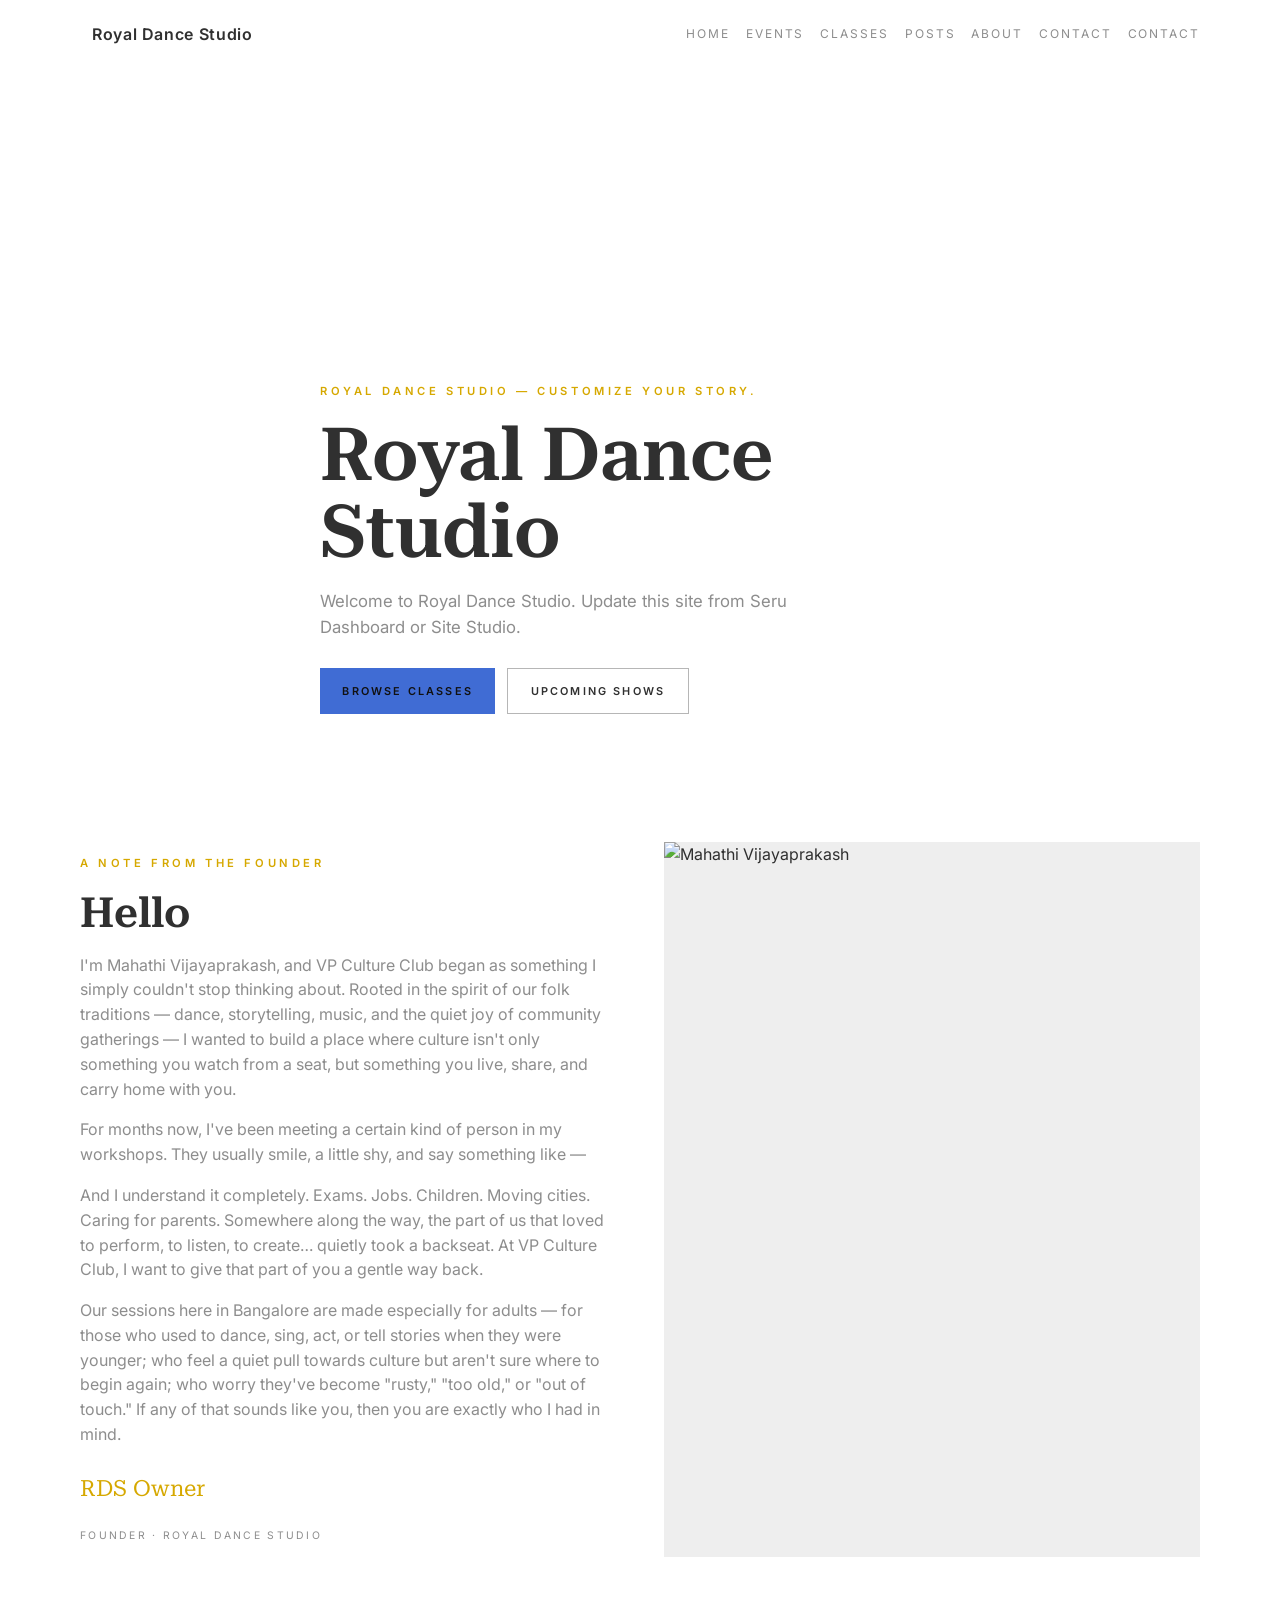
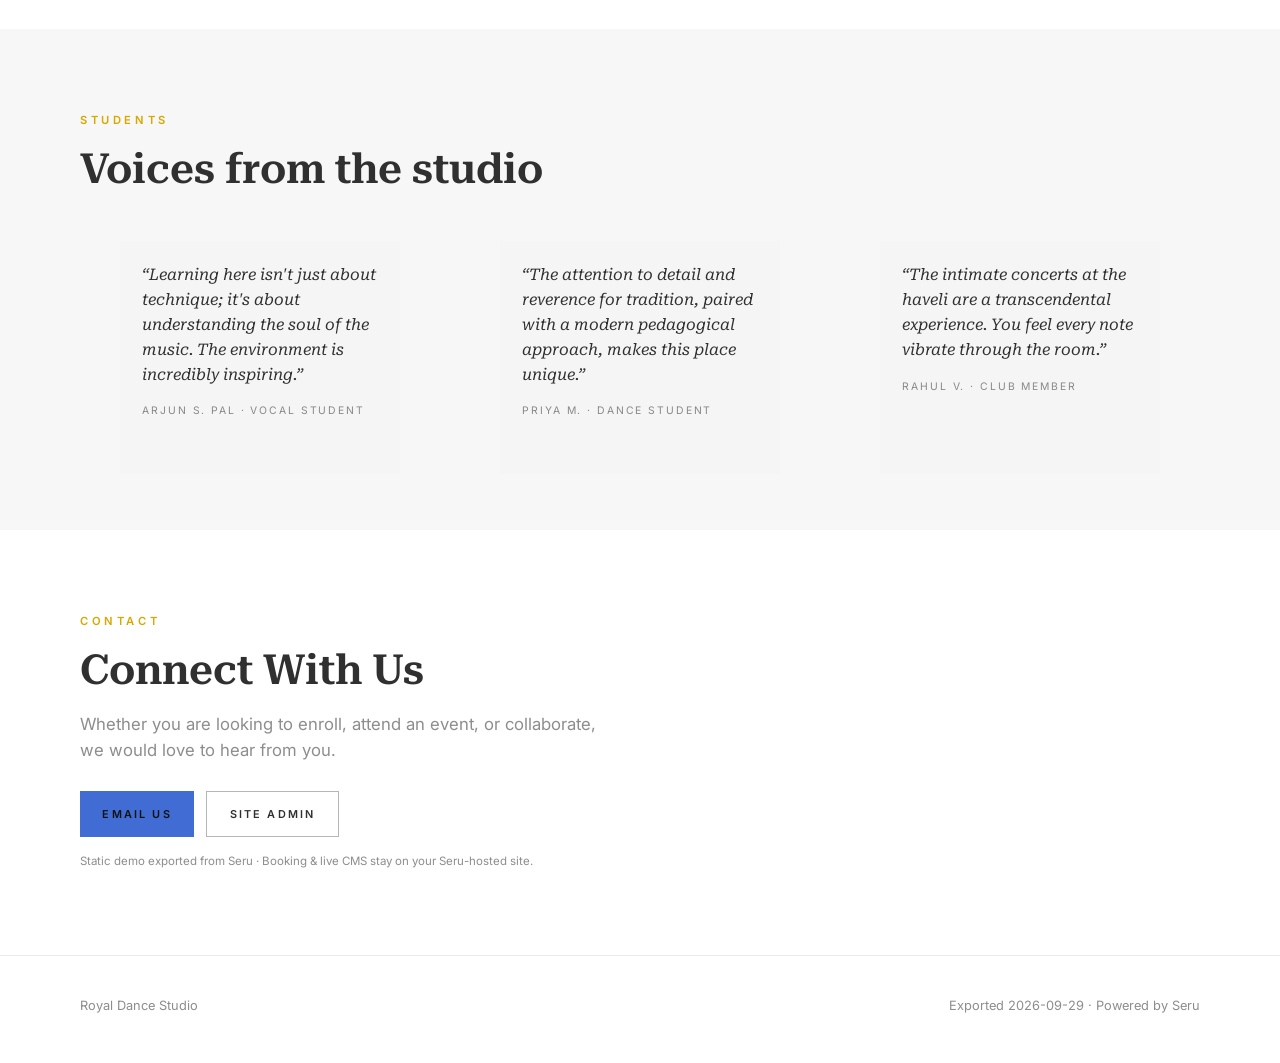
==== index.html @ c3ce4992 "chore: export royal-dance-studio site snapshot (2026-09-29)" ====
<!DOCTYPE html>
<html lang="en">
<head>
  <meta charset="UTF-8" />
  <meta name="viewport" content="width=device-width, initial-scale=1" />
  <title>Royal Dance Studio</title>
  <meta name="description" content="Royal Dance Studio — customize your story." />
  <meta name="generator" content="Seru GitHub Export" />
  <meta name="seru:slug" content="royal-dance-studio" />
  <meta name="seru:exported" content="2026-09-29T09:14:15.262Z" />
  <link rel="preconnect" href="https://fonts.googleapis.com" />
  <link rel="preconnect" href="https://fonts.gstatic.com" crossorigin />
  <link href="https://fonts.googleapis.com/css2?family=Inter&family=Roboto+Serif:wght@400;500;600;700&display=swap" rel="stylesheet" />
  <style>
    :root {
      --bg: #ffffff;
      --fg: #303030;
      --primary: #406cd4;
      --accent: #d6a800;
      --muted: color-mix(in srgb, #303030 55%, transparent);
      --font-sans: "Inter", system-ui, sans-serif;
      --font-serif: "Roboto Serif", Georgia, serif;
    }
    * { box-sizing: border-box; }
    html { scroll-behavior: smooth; }
    body {
      margin: 0;
      background: var(--bg);
      color: var(--fg);
      font-family: var(--font-sans);
      line-height: 1.55;
    }
    a { color: inherit; text-decoration: none; }
    img { max-width: 100%; display: block; }
    .wrap { width: min(1120px, calc(100% - 2.5rem)); margin-inline: auto; }
    header.nav {
      position: sticky; top: 0; z-index: 20;
      background: color-mix(in srgb, var(--bg) 92%, transparent);
      backdrop-filter: blur(10px);
    }
    .nav-inner {
      display: flex; align-items: center; justify-content: space-between;
      gap: 1rem; padding: 1rem 0;
    }
    .brand { display: flex; align-items: center; gap: 0.75rem; font-weight: 600; letter-spacing: 0.04em; }
    .brand img { height: 2.25rem; width: auto; object-fit: contain; }
    .nav-links { display: flex; flex-wrap: wrap; gap: 1rem; font-size: 0.75rem; text-transform: uppercase; letter-spacing: 0.16em; color: var(--muted); }
    .nav-links a:hover { color: var(--fg); }
    .hero {
      position: relative; min-height: 78vh; display: flex; align-items: flex-end;
      padding: 4rem 0 3.5rem; overflow: hidden;
    }
    .hero-bg {
      position: absolute; inset: 0;
      background:
        linear-gradient(180deg, transparent 10%, var(--bg) 92%),
        url("http://console.localhost:5173/uploads/1790661520165-0m6vu2.jpg") center / cover no-repeat;
      opacity: 0.85;
    }
    .hero-copy { position: relative; z-index: 1; max-width: 40rem; }
    .eyebrow { font-size: 0.7rem; letter-spacing: 0.32em; text-transform: uppercase; color: var(--accent); font-weight: 600; margin-bottom: 1rem; }
    h1 {
      font-family: var(--font-serif); font-weight: 600; line-height: 1.05;
      font-size: clamp(2.4rem, 7vw, 4.6rem); margin: 0 0 1rem;
    }
    .lede { font-size: 1.05rem; color: var(--muted); max-width: 34rem; }
    .cta-row { display: flex; flex-wrap: wrap; gap: 0.75rem; margin-top: 1.75rem; }
    .btn {
      display: inline-flex; align-items: center; justify-content: center;
      padding: 0.85rem 1.4rem; font-size: 0.68rem; font-weight: 600;
      letter-spacing: 0.2em; text-transform: uppercase;
    }
    .btn-primary { background: var(--primary); color: #111; }
    .btn-ghost { border: 1px solid color-mix(in srgb, var(--fg) 35%, transparent); color: var(--fg); }
    section.block { padding: 4.5rem 0; }
    section.block.alt { background: color-mix(in srgb, var(--fg) 4%, var(--bg)); }
    h2 {
      font-family: var(--font-serif); font-size: clamp(1.8rem, 4vw, 2.6rem);
      font-weight: 600; margin: 0 0 1rem; line-height: 1.15;
    }
    .split { display: grid; gap: 2rem; align-items: center; }
    @media (min-width: 860px) { .split { grid-template-columns: 1fr 1fr; gap: 3rem; } }
    .portrait { aspect-ratio: 3/4; overflow: hidden; background: color-mix(in srgb, var(--fg) 8%, var(--bg)); }
    .portrait img { width: 100%; height: 100%; object-fit: cover; }
    .quotes { display: grid; gap: 1.25rem; }
    @media (min-width: 720px) { .quotes { grid-template-columns: repeat(3, 1fr); } }
    .quote {
      padding: 1.4rem; background: color-mix(in srgb, var(--fg) 5%, var(--bg));
      min-height: 100%;
    }
    .quote q { font-family: var(--font-serif); font-style: italic; font-size: 1rem; display: block; }
    .quote .who { margin-top: 1rem; font-size: 0.65rem; letter-spacing: 0.18em; text-transform: uppercase; color: var(--muted); }
    footer {
      padding: 2.5rem 0 3rem; border-top: 1px solid color-mix(in srgb, var(--fg) 10%, transparent);
      color: var(--muted); font-size: 0.8rem;
    }
    footer .row { display: flex; flex-wrap: wrap; justify-content: space-between; gap: 1rem; }
    .note {
      margin-top: 1rem; font-size: 0.72rem; color: var(--muted);
    }
  </style>
</head>
<body>
  <header class="nav">
    <div class="wrap nav-inner">
      <a class="brand" href="#top">
        <img src="http://console.localhost:5173/uploads/1790658143050-32eht2.png" alt="" />
        <span>Royal Dance Studio</span>
      </a>
      <nav class="nav-links" aria-label="Primary">
        <a href="#about">Home</a><a href="#events">Events</a><a href="#classes">Classes</a><a href="#posts">Posts</a><a href="#about">About</a><a href="#contact">Contact</a>
        <a href="#contact">Contact</a>
      </nav>
    </div>
  </header>

  <main id="top">
    <section class="hero">
      <div class="hero-bg" aria-hidden="true"></div>
      <div class="wrap hero-copy">
        <p class="eyebrow">Royal Dance Studio — customize your story.</p>
        <h1>Royal Dance Studio</h1>
        <p class="lede">Welcome to Royal Dance Studio. Update this site from Seru Dashboard or Site Studio.</p>
        <div class="cta-row">
          <a class="btn btn-primary" href="/classes">Browse classes</a>
          <a class="btn btn-ghost" href="/events">Upcoming shows</a>
        </div>
      </div>
    </section>

    <section class="block" id="about">
      <div class="wrap split">
        <div>
          <p class="eyebrow">A Note From the Founder</p>
          <h2>Hello</h2>
          <p style="color:var(--muted)">I'm Mahathi Vijayaprakash, and VP Culture Club began as something I simply couldn't stop thinking about. Rooted in the spirit of our folk traditions — dance, storytelling, music, and the quiet joy of community gatherings — I wanted to build a place where culture isn't only something you watch from a seat, but something you live, share, and carry home with you.</p><p style="color:var(--muted)">For months now, I've been meeting a certain kind of person in my workshops. They usually smile, a little shy, and say something like —</p><p style="color:var(--muted)">And I understand it completely. Exams. Jobs. Children. Moving cities. Caring for parents. Somewhere along the way, the part of us that loved to perform, to listen, to create… quietly took a backseat. At VP Culture Club, I want to give that part of you a gentle way back.</p><p style="color:var(--muted)">Our sessions here in Bangalore are made especially for adults — for those who used to dance, sing, act, or tell stories when they were younger; who feel a quiet pull towards culture but aren't sure where to begin again; who worry they've become &quot;rusty,&quot; &quot;too old,&quot; or &quot;out of touch.&quot; If any of that sounds like you, then you are exactly who I had in mind.</p>
          <p style="margin-top:1.5rem;font-family:var(--font-serif);font-size:1.4rem;color:var(--accent)">RDS Owner</p>
                 <p style="font-size:0.65rem;letter-spacing:0.22em;text-transform:uppercase;color:var(--muted)">Founder · Royal Dance Studio</p>
        </div>
        <div class="portrait"><img src="http://console.localhost:5173/uploads/1790658900228-l7f6i2.jpg" alt="Mahathi Vijayaprakash" /></div>
      </div>
    </section>

    <section class="block alt" id="voices">
      <div class="wrap">
        <p class="eyebrow">Students</p>
        <h2>Voices from the studio</h2>
        <div class="quotes" style="margin-top:2rem">
          <figure class="quote">
              <q>Learning here isn't just about technique; it's about understanding the soul of the music. The environment is incredibly inspiring.</q>
              <figcaption class="who">Arjun S. Pal · Vocal Student</figcaption>
            </figure><figure class="quote">
              <q>The attention to detail and reverence for tradition, paired with a modern pedagogical approach, makes this place unique.</q>
              <figcaption class="who">Priya M. · Dance Student</figcaption>
            </figure><figure class="quote">
              <q>The intimate concerts at the haveli are a transcendental experience. You feel every note vibrate through the room.</q>
              <figcaption class="who">Rahul V. · Club Member</figcaption>
            </figure>
        </div>
      </div>
    </section>

    <section class="block" id="contact">
      <div class="wrap">
        <p class="eyebrow">Contact</p>
        <h2>Connect With Us</h2>
        <p class="lede">Whether you are looking to enroll, attend an event, or collaborate, we would love to hear from you.</p>
        <div class="cta-row">
          <a class="btn btn-primary" href="mailto:hello@example.com">Email us</a>
          
          <a class="btn btn-ghost" href="http://royal-dance-studio.localhost:5173/admin" rel="noopener">Site admin</a>
        </div>
        <p class="note">Static demo exported from Seru · Booking &amp; live CMS stay on your Seru-hosted site.</p>
      </div>
    </section>
  </main>

  <footer>
    <div class="wrap row">
      <div>Royal Dance Studio</div>
      <div>Exported 2026-09-29 · Powered by Seru</div>
    </div>
  </footer>
</body>
</html>
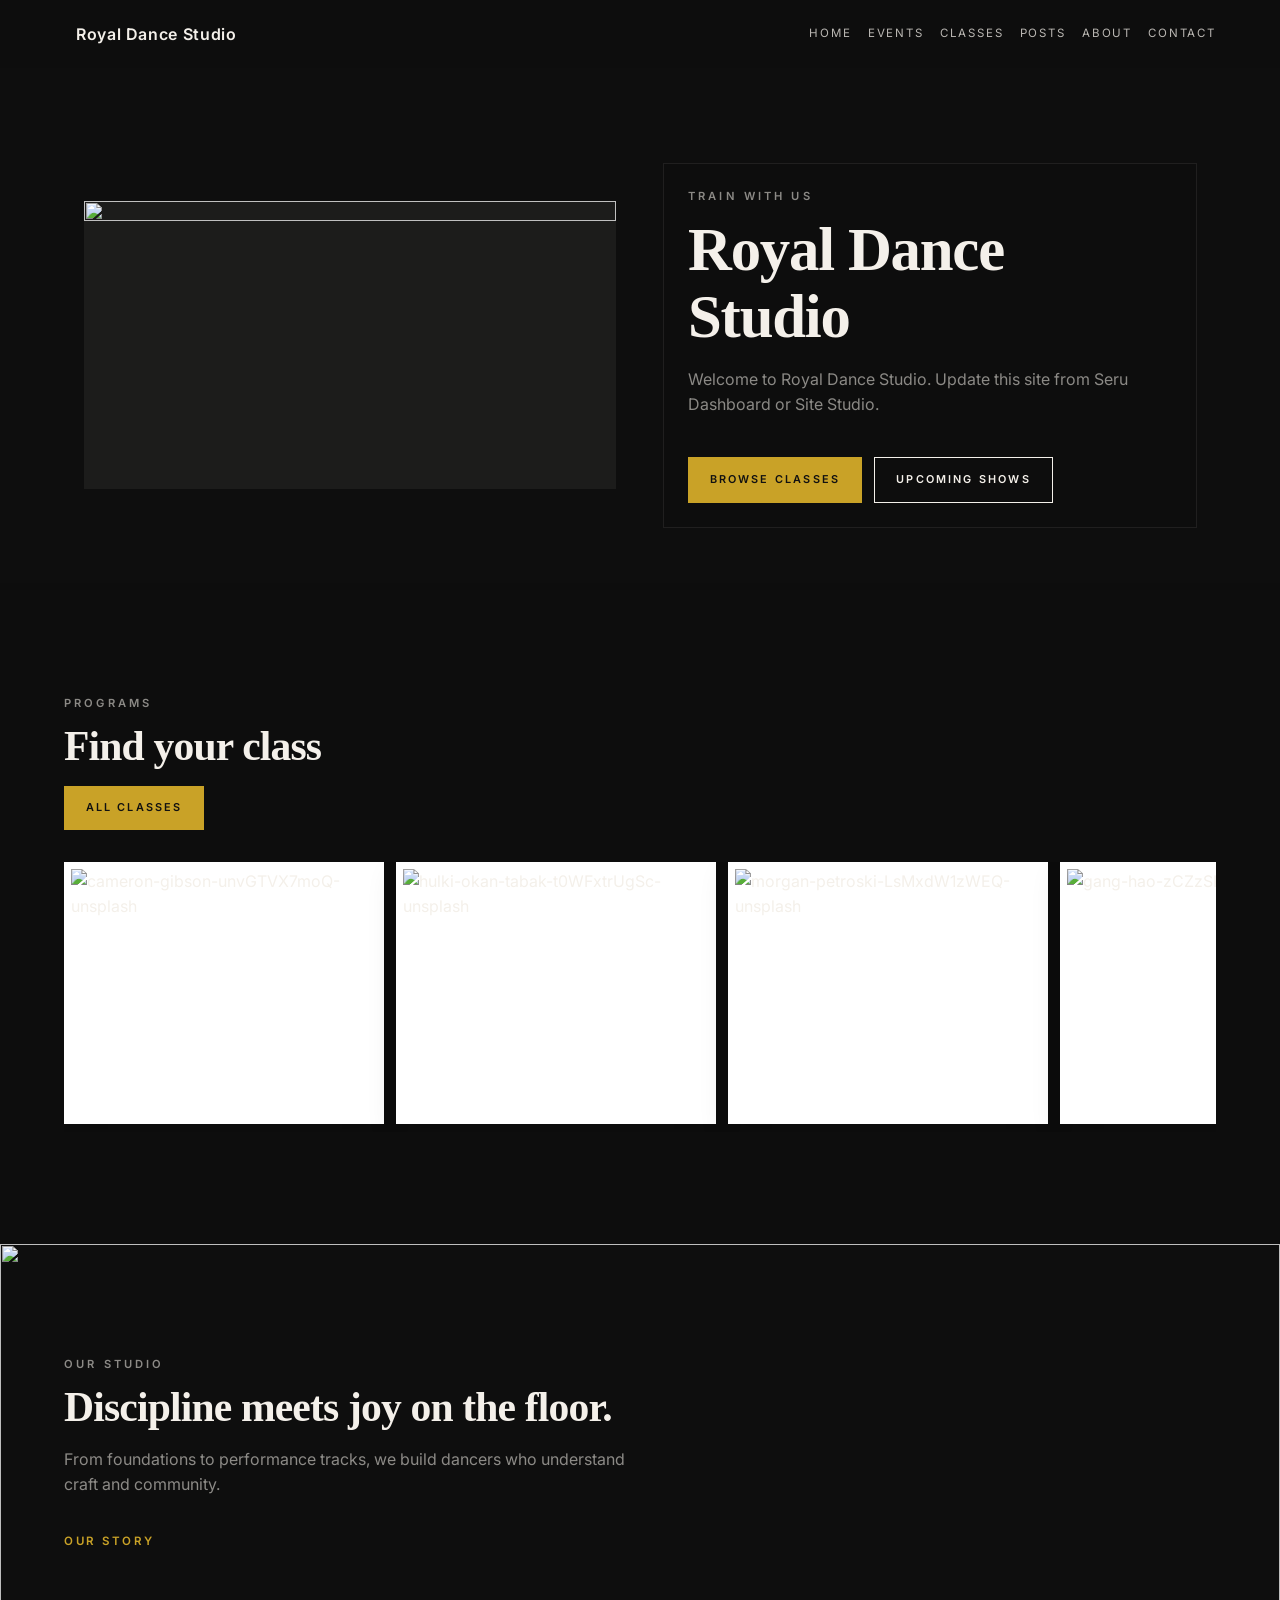
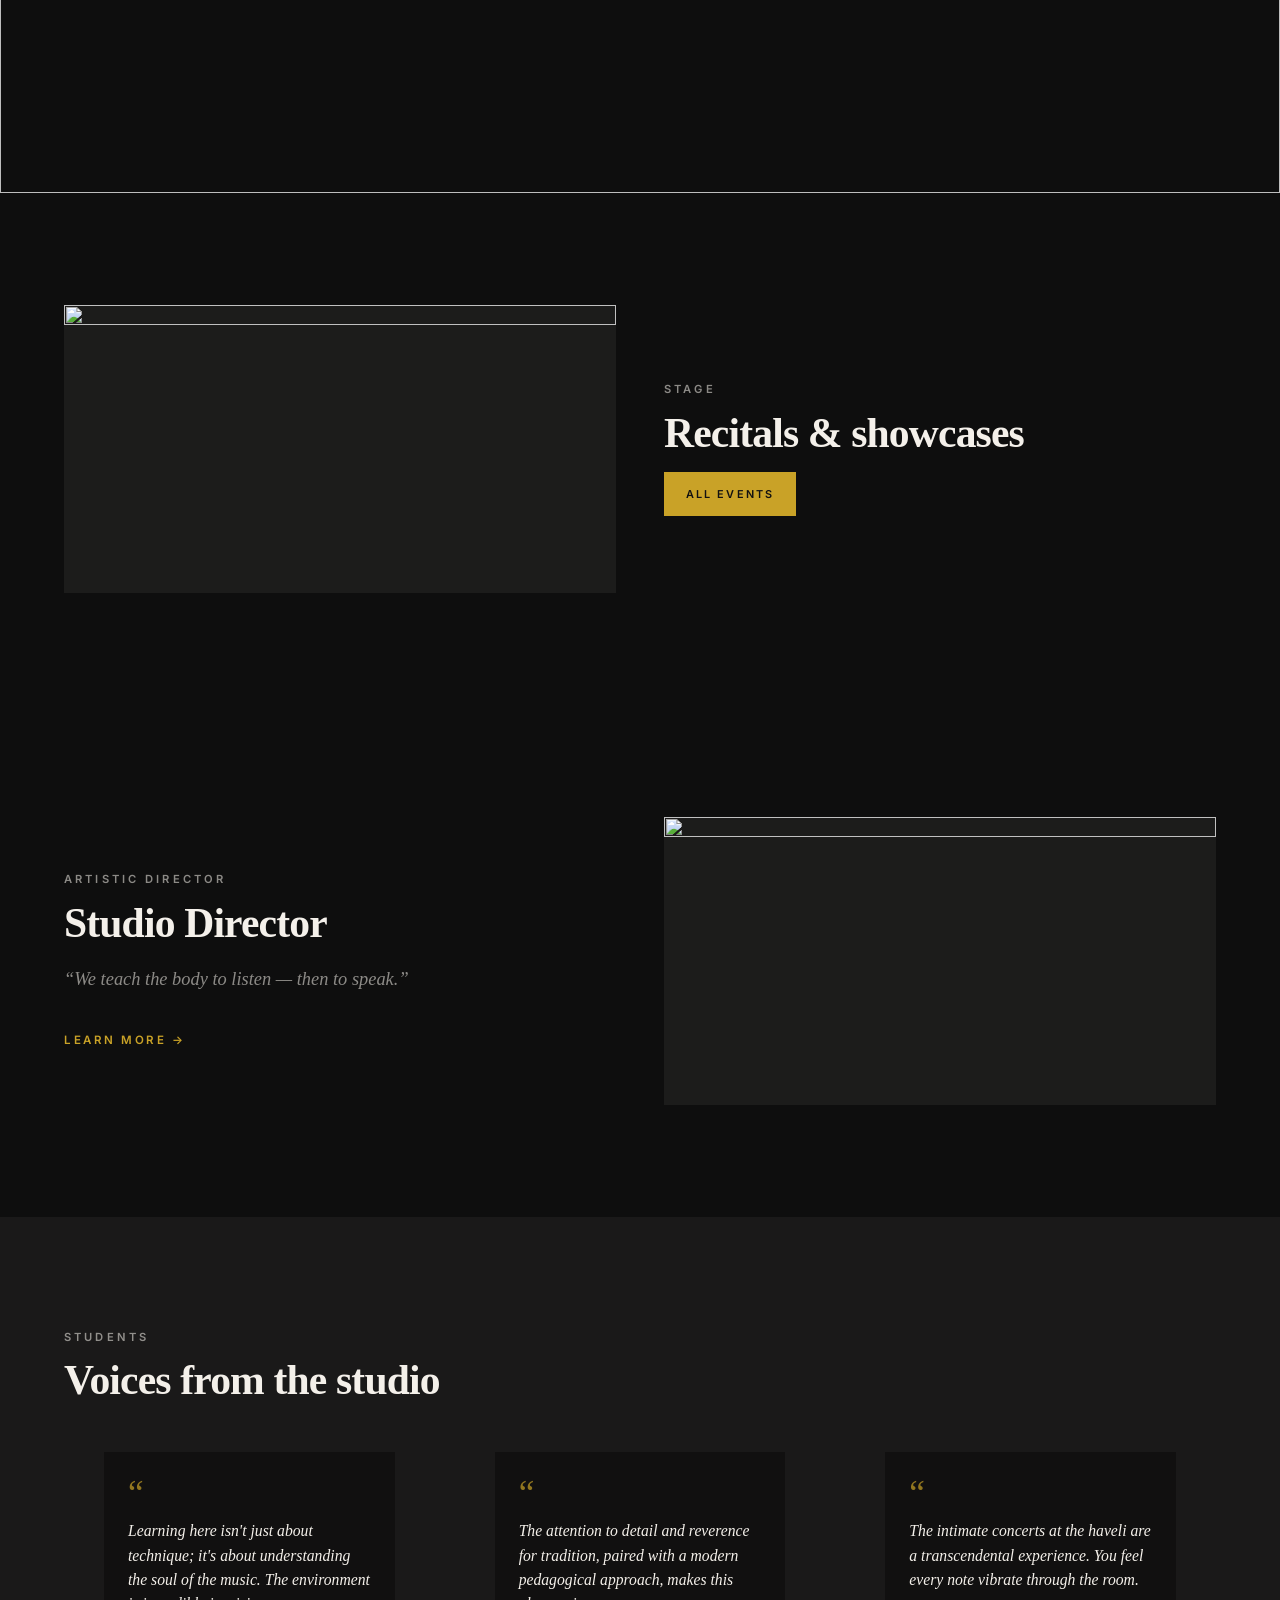
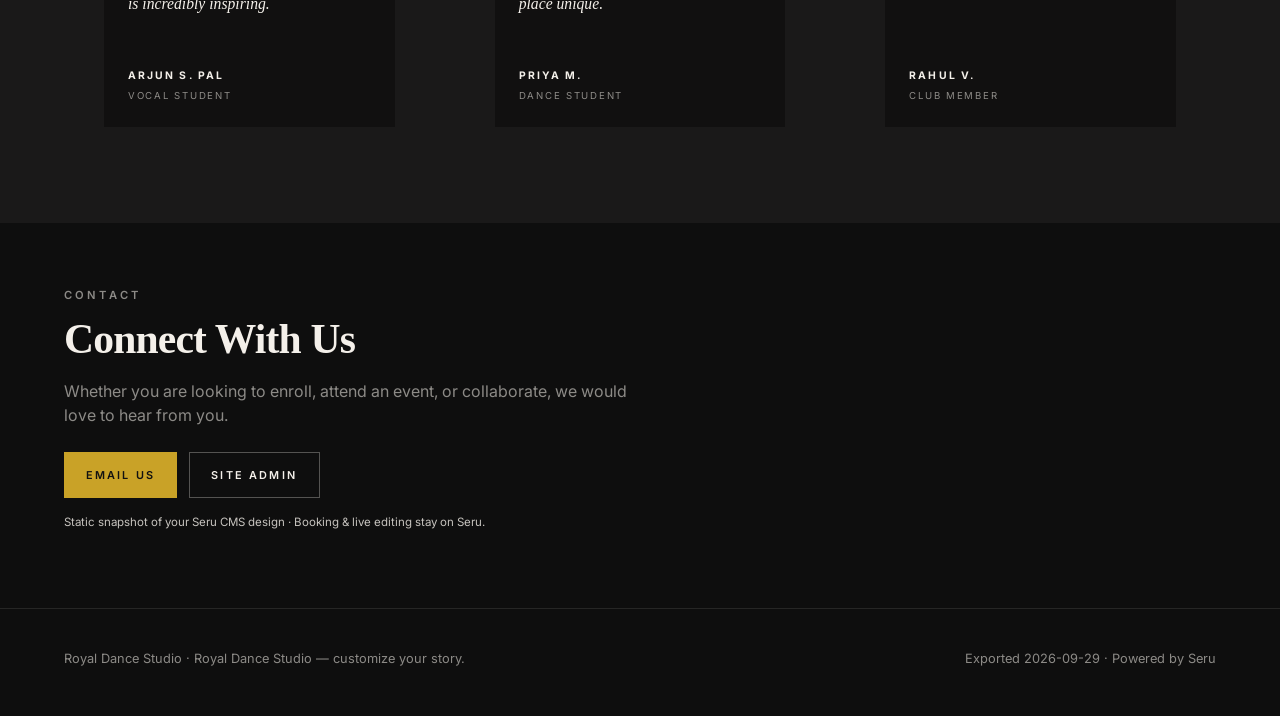
==== commit 1b1c5c3f: "chore: export royal-dance-studio site snapshot (2026-09-29)" ====
--- a/index.html
+++ b/index.html
@@ -7,160 +7,269 @@
   <meta name="description" content="Royal Dance Studio — customize your story." />
   <meta name="generator" content="Seru GitHub Export" />
   <meta name="seru:slug" content="royal-dance-studio" />
-  <meta name="seru:exported" content="2026-09-29T09:14:15.262Z" />
+  <meta name="seru:exported" content="2026-09-29T09:42:13.372Z" />
+  <link rel="icon" href="./media/1790658143050-32eht2-af9474b8.png" />
   <link rel="preconnect" href="https://fonts.googleapis.com" />
   <link rel="preconnect" href="https://fonts.gstatic.com" crossorigin />
-  <link href="https://fonts.googleapis.com/css2?family=Inter&family=Roboto+Serif:wght@400;500;600;700&display=swap" rel="stylesheet" />
+  <link href="https://fonts.googleapis.com/css2?family=Inter&family=Roboto+Serif:ital,wght@0,400;0,500;0,600;0,700;1,400&display=swap" rel="stylesheet" />
   <style>
     :root {
-      --bg: #ffffff;
-      --fg: #303030;
-      --primary: #406cd4;
-      --accent: #d6a800;
-      --muted: color-mix(in srgb, #303030 55%, transparent);
+      --bg: #ffffff; --fg: #303030; --primary: #406cd4; --accent: #d6a800;
       --font-sans: "Inter", system-ui, sans-serif;
       --font-serif: "Roboto Serif", Georgia, serif;
+      --header-bg:#406cd4;--header-fg:#ffffff;--footer-bg:#406cd4;--footer-fg:#ffffff;
+    }
+    
+    :root {
+      --bg: #0e0e0e; --fg: #f4f0ea; --primary: #c9a227; --accent: #e8d5a3;
+      --muted: color-mix(in srgb, var(--fg) 55%, transparent);
+      --header-bg: color-mix(in srgb, var(--bg) 92%, transparent);
+      --header-fg: var(--fg);
+      --footer-bg: var(--bg); --footer-fg: var(--muted);
+      --font-sans: Inter, system-ui, sans-serif;
+      --font-serif: "Cormorant Garamond", Georgia, serif;
     }
     * { box-sizing: border-box; }
     html { scroll-behavior: smooth; }
     body {
-      margin: 0;
-      background: var(--bg);
-      color: var(--fg);
-      font-family: var(--font-sans);
-      line-height: 1.55;
+      margin: 0; background: var(--bg); color: var(--fg);
+      font-family: var(--font-sans); line-height: 1.55;
     }
     a { color: inherit; text-decoration: none; }
     img { max-width: 100%; display: block; }
-    .wrap { width: min(1120px, calc(100% - 2.5rem)); margin-inline: auto; }
+    .wrap { width: min(72rem, calc(100% - 2.5rem)); margin-inline: auto; }
     header.nav {
-      position: sticky; top: 0; z-index: 20;
-      background: color-mix(in srgb, var(--bg) 92%, transparent);
+      position: sticky; top: 0; z-index: 40;
+      background: var(--header-bg); color: var(--header-fg);
       backdrop-filter: blur(10px);
     }
     .nav-inner {
       display: flex; align-items: center; justify-content: space-between;
-      gap: 1rem; padding: 1rem 0;
+      gap: 1rem; padding: 1rem 0; width: min(72rem, calc(100% - 2.5rem)); margin-inline: auto;
     }
     .brand { display: flex; align-items: center; gap: 0.75rem; font-weight: 600; letter-spacing: 0.04em; }
     .brand img { height: 2.25rem; width: auto; object-fit: contain; }
-    .nav-links { display: flex; flex-wrap: wrap; gap: 1rem; font-size: 0.75rem; text-transform: uppercase; letter-spacing: 0.16em; color: var(--muted); }
-    .nav-links a:hover { color: var(--fg); }
-    .hero {
-      position: relative; min-height: 78vh; display: flex; align-items: flex-end;
-      padding: 4rem 0 3.5rem; overflow: hidden;
-    }
-    .hero-bg {
-      position: absolute; inset: 0;
-      background:
-        linear-gradient(180deg, transparent 10%, var(--bg) 92%),
-        url("http://console.localhost:5173/uploads/1790661520165-0m6vu2.jpg") center / cover no-repeat;
-      opacity: 0.85;
-    }
-    .hero-copy { position: relative; z-index: 1; max-width: 40rem; }
-    .eyebrow { font-size: 0.7rem; letter-spacing: 0.32em; text-transform: uppercase; color: var(--accent); font-weight: 600; margin-bottom: 1rem; }
-    h1 {
-      font-family: var(--font-serif); font-weight: 600; line-height: 1.05;
-      font-size: clamp(2.4rem, 7vw, 4.6rem); margin: 0 0 1rem;
-    }
-    .lede { font-size: 1.05rem; color: var(--muted); max-width: 34rem; }
-    .cta-row { display: flex; flex-wrap: wrap; gap: 0.75rem; margin-top: 1.75rem; }
+    .nav-links {
+      display: flex; flex-wrap: wrap; gap: 1rem; font-size: 0.72rem;
+      text-transform: uppercase; letter-spacing: 0.16em; opacity: 0.75;
+    }
+    .nav-links a:hover { opacity: 1; }
+    .sec { position: relative; overflow: hidden; padding: 3.5rem 0; display: flex; flex-direction: column; }
+    .sec.hero { padding: 0; }
+    .sec-body { position: relative; z-index: 2; width: 100%; padding: 3.5rem 0; }
+    .hero .sec-body { padding: 0; width: min(72rem, calc(100% - 2.5rem)); margin-inline: auto; }
+    .sec-bg-img {
+      position: absolute; inset: 0; width: 100%; height: 100%;
+      object-fit: cover; z-index: 0; pointer-events: none;
+    }
+    .sec-pattern, .sec-overlay {
+      position: absolute; inset: 0; z-index: 1; pointer-events: none;
+    }
+    .sec-overlay { background: var(--bg); }
+    .eyebrow {
+      font-size: 0.7rem; letter-spacing: 0.28em; text-transform: uppercase;
+      color: var(--muted); font-weight: 600; margin: 0 0 0.75rem;
+    }
+    h1, h2 {
+      font-family: var(--font-serif); font-weight: 600; line-height: 1.1;
+      margin: 0 0 1rem; letter-spacing: -0.02em;
+    }
+    h2 { font-size: clamp(1.8rem, 4vw, 2.6rem); max-width: 40rem; }
+    .lede { color: var(--muted); max-width: 36rem; margin: 0 0 1rem; }
+    .quote-line {
+      font-family: var(--font-serif); font-style: italic; font-size: 1.15rem;
+      color: var(--muted); max-width: 36rem;
+    }
+    .cta-row { display: flex; flex-wrap: wrap; gap: 0.75rem; margin-top: 1.5rem; }
     .btn {
       display: inline-flex; align-items: center; justify-content: center;
-      padding: 0.85rem 1.4rem; font-size: 0.68rem; font-weight: 600;
+      padding: 0.85rem 1.35rem; font-size: 0.68rem; font-weight: 600;
       letter-spacing: 0.2em; text-transform: uppercase;
     }
     .btn-primary { background: var(--primary); color: #111; }
-    .btn-ghost { border: 1px solid color-mix(in srgb, var(--fg) 35%, transparent); color: var(--fg); }
-    section.block { padding: 4.5rem 0; }
-    section.block.alt { background: color-mix(in srgb, var(--fg) 4%, var(--bg)); }
-    h2 {
-      font-family: var(--font-serif); font-size: clamp(1.8rem, 4vw, 2.6rem);
-      font-weight: 600; margin: 0 0 1rem; line-height: 1.15;
-    }
-    .split { display: grid; gap: 2rem; align-items: center; }
-    @media (min-width: 860px) { .split { grid-template-columns: 1fr 1fr; gap: 3rem; } }
-    .portrait { aspect-ratio: 3/4; overflow: hidden; background: color-mix(in srgb, var(--fg) 8%, var(--bg)); }
-    .portrait img { width: 100%; height: 100%; object-fit: cover; }
-    .quotes { display: grid; gap: 1.25rem; }
+    .btn-ghost { border: 1px solid color-mix(in srgb, var(--fg) 30%, transparent); }
+    .btn-link {
+      margin-top: 1.25rem; padding: 0; letter-spacing: 0.22em;
+      color: var(--primary); font-size: 0.72rem; font-weight: 600;
+      text-transform: uppercase;
+    }
+    .placed {
+      display: grid; gap: 2rem; align-items: center;
+      width: min(72rem, calc(100% - 2.5rem)); margin-inline: auto;
+    }
+    @media (min-width: 860px) {
+      .placed.half-left, .placed.half-right { grid-template-columns: 1fr 1fr; gap: 3rem; }
+      .placed.sides { grid-template-columns: 1fr 1.2fr 1fr; }
+    }
+    .placed-media { overflow: hidden; background: color-mix(in srgb, var(--fg) 6%, var(--bg)); min-height: 16rem; }
+    .placed-img { width: 100%; height: 100%; min-height: 18rem; object-fit: cover; }
+    .placed.window .window-frame { padding: 0.75rem; background: color-mix(in srgb, var(--fg) 8%, var(--bg)); }
+    .gal-wrap { margin-top: 2rem; width: 100%; }
+    .gal-sm { max-width: 28rem; } .gal-md { max-width: 42rem; }
+    .gal-lg { max-width: 56rem; } .gal-full { max-width: none; }
+    .gal-left { margin-right: auto; } .gal-right { margin-left: auto; } .gal-center { margin-inline: auto; }
+    .gal-grid2 { display: grid; grid-template-columns: 1fr 1fr; gap: 0.75rem; }
+    .gal-masonry { columns: 2; gap: 0.75rem; }
+    @media (min-width: 720px) { .gal-masonry { columns: 3; } }
+    .gal-masonry .gal-item { break-inside: avoid; margin-bottom: 0.75rem; }
+    .gal-strip {
+      display: flex; gap: 0.75rem; overflow-x: auto; padding-bottom: 0.5rem;
+      scroll-snap-type: x mandatory;
+    }
+    .gal-strip-item { flex: 0 0 min(70vw, 20rem); scroll-snap-align: start; }
+    .gal-split { display: grid; gap: 0.75rem; }
+    @media (min-width: 720px) { .gal-split { grid-template-columns: 1fr 1fr; } }
+    .gal-tall .placed-img, .gal-tall img { min-height: 22rem; }
+    .gal-item { margin: 0; overflow: hidden; background: color-mix(in srgb, var(--fg) 6%, var(--bg)); }
+    .gal-item img { width: 100%; height: 100%; aspect-ratio: 4/3; object-fit: cover; }
+    .gal-item figcaption {
+      font-size: 0.7rem; padding: 0.4rem 0.2rem; color: var(--muted);
+    }
+    .frm-thin { box-shadow: 0 0 0 1px color-mix(in srgb, var(--fg) 15%, transparent); }
+    .frm-thick { box-shadow: 0 0 0 2px color-mix(in srgb, var(--fg) 25%, transparent); }
+    .frm-inset { padding: 0.4rem; background: var(--bg); box-shadow: 0 0 0 1px color-mix(in srgb, var(--fg) 10%, transparent); }
+    .frm-polaroid { background: #fff; padding: 0.45rem 0.45rem 1.6rem; box-shadow: 0 10px 28px rgba(0,0,0,0.12); }
+    .quotes {
+      display: grid; gap: 1.25rem; margin-top: 2rem;
+    }
     @media (min-width: 720px) { .quotes { grid-template-columns: repeat(3, 1fr); } }
     .quote {
-      padding: 1.4rem; background: color-mix(in srgb, var(--fg) 5%, var(--bg));
-      min-height: 100%;
-    }
-    .quote q { font-family: var(--font-serif); font-style: italic; font-size: 1rem; display: block; }
-    .quote .who { margin-top: 1rem; font-size: 0.65rem; letter-spacing: 0.18em; text-transform: uppercase; color: var(--muted); }
-    footer {
-      padding: 2.5rem 0 3rem; border-top: 1px solid color-mix(in srgb, var(--fg) 10%, transparent);
-      color: var(--muted); font-size: 0.8rem;
-    }
-    footer .row { display: flex; flex-wrap: wrap; justify-content: space-between; gap: 1rem; }
-    .note {
-      margin-top: 1rem; font-size: 0.72rem; color: var(--muted);
-    }
+      padding: 1.5rem; background: color-mix(in srgb, var(--bg) 70%, transparent);
+      display: flex; flex-direction: column; min-height: 100%;
+    }
+    .quote .mark {
+      font-family: var(--font-serif); font-size: 2.2rem; line-height: 1;
+      color: color-mix(in srgb, var(--primary) 70%, transparent); margin-bottom: 0.5rem;
+    }
+    .quote blockquote {
+      margin: 0; flex: 1; font-family: var(--font-serif); font-style: italic;
+      font-size: 0.98rem; line-height: 1.55;
+    }
+    .quote figcaption { margin-top: 1.25rem; }
+    .quote figcaption strong {
+      display: block; font-size: 0.65rem; letter-spacing: 0.2em; text-transform: uppercase;
+    }
+    .quote figcaption span {
+      display: block; margin-top: 0.25rem; font-size: 0.6rem;
+      letter-spacing: 0.18em; text-transform: uppercase; color: var(--muted);
+    }
+    footer.site-footer {
+      padding: 2.5rem 0 3rem; background: var(--footer-bg); color: var(--footer-fg);
+      border-top: 1px solid color-mix(in srgb, var(--fg) 10%, transparent);
+      font-size: 0.8rem;
+    }
+    footer .row {
+      display: flex; flex-wrap: wrap; justify-content: space-between; gap: 1rem;
+      width: min(72rem, calc(100% - 2.5rem)); margin-inline: auto;
+    }
+    .note { margin-top: 1rem; font-size: 0.72rem; opacity: 0.8; }
+    .deco-stamp, .deco-ambient {
+      position: fixed; z-index: 5; pointer-events: none; width: min(28vw, 11rem); height: auto;
+    }
+    .deco-top-left { top: 5rem; left: 1rem; }
+    .deco-top-right { top: 5rem; right: 1rem; }
+    .deco-bottom-left { bottom: 1.5rem; left: 1rem; }
+    .deco-bottom-right { bottom: 1.5rem; right: 1rem; }
+    .deco-center { top: 40%; left: 50%; transform: translate(-50%, -50%); }
+    .deco-texture {
+      position: fixed; inset: 0; z-index: 1; pointer-events: none; opacity: 0.06;
+    }
+    .deco-tex-grain, .deco-tex-paper {
+      background-image: radial-gradient(circle at 1px 1px, currentColor 0.6px, transparent 0.7px);
+      background-size: 4px 4px;
+    }
+    .deco-tex-linen {
+      background-image: repeating-linear-gradient(0deg, currentColor 0 1px, transparent 1px 4px);
+    }
+    .deco-tex-grid {
+      background-image: linear-gradient(currentColor 1px, transparent 1px), linear-gradient(90deg, currentColor 1px, transparent 1px);
+      background-size: 24px 24px;
+    }
+    .deco-tex-dots {
+      background-image: radial-gradient(circle at 1px 1px, currentColor 1px, transparent 0);
+      background-size: 14px 14px;
+    }
+    #contact { padding: 4rem 0; }
+  
   </style>
 </head>
 <body>
+  
   <header class="nav">
-    <div class="wrap nav-inner">
+    <div class="nav-inner">
       <a class="brand" href="#top">
-        <img src="http://console.localhost:5173/uploads/1790658143050-32eht2.png" alt="" />
+        <img src="./media/1790658143050-32eht2-af9474b8.png" alt="" />
         <span>Royal Dance Studio</span>
       </a>
       <nav class="nav-links" aria-label="Primary">
-        <a href="#about">Home</a><a href="#events">Events</a><a href="#classes">Classes</a><a href="#posts">Posts</a><a href="#about">About</a><a href="#contact">Contact</a>
-        <a href="#contact">Contact</a>
+        <a href="#top">Home</a><a href="#events">Events</a><a href="#classes">Classes</a><a href="#posts">Posts</a><a href="#about">About</a><a href="#contact">Contact</a>
       </nav>
     </div>
   </header>
 
   <main id="top">
-    <section class="hero">
-      <div class="hero-bg" aria-hidden="true"></div>
-      <div class="wrap hero-copy">
-        <p class="eyebrow">Royal Dance Studio — customize your story.</p>
-        <h1>Royal Dance Studio</h1>
-        <p class="lede">Welcome to Royal Dance Studio. Update this site from Seru Dashboard or Site Studio.</p>
-        <div class="cta-row">
-          <a class="btn btn-primary" href="/classes">Browse classes</a>
-          <a class="btn btn-ghost" href="/events">Upcoming shows</a>
-        </div>
-      </div>
-    </section>
+    <section class="sec hero" id="hero" style="position:relative;padding:6rem 1.5rem 3.5rem;display:flex;flex-direction:column;justify-content:center;">
+    
+    <div class="sec-body"><div class="placed half-left"><div class="placed-media"><img class="placed-img" src="./media/1790661520165-0m6vu2-8fb3588e.jpg" alt="" style="object-fit:cover;object-position:center;opacity:1" /></div><div class="placed-copy"><div class="hero-panel" style="max-width:36rem;display:flex;flex-direction:column;margin-right:auto;text-align:left;align-items:flex-start;padding:1.5rem;background:color-mix(in srgb, var(--bg) 92%, transparent);backdrop-filter:blur(10px);box-shadow:0 0 0 1px color-mix(in srgb, var(--fg) 8%, transparent);">
+    <p class="eyebrow" style="">Train with us</p>
+    <h1 style="font-size:clamp(2.2rem,6vw,3.8rem);">Royal Dance Studio</h1>
+    <p class="lede" style="">Welcome to Royal Dance Studio. Update this site from Seru Dashboard or Site Studio.</p>
+    <div class="cta-row">
+      <a class="btn btn-primary" href="/classes" style="">Browse classes</a>
+      <a class="btn btn-ghost" href="/events" style="background:transparent;color:var(--fg);border:1px solid var(--fg)">Upcoming shows</a>
+    </div>
+  </div></div></div></div>
+  </section>
+<section class="sec" id="classes" style="min-height:45vh;position:relative;">
+    <div class="sec-pattern" style="background-image:radial-gradient(circle at 25% 25%, currentColor 0.6px, transparent 0.7px), radial-gradient(circle at 75% 75%, currentColor 0.6px, transparent 0.7px);background-size:16px 16px;color:#878787;opacity:0.12"></div>
+<div class="sec-overlay" style="opacity:0.4"></div>
+    <div class="sec-body"><div class="wrap"><p class="eyebrow">Programs</p>
+        <h2>Find your class</h2>
+        <a class="btn btn-primary" href="#classes">All classes</a><div class="gal-wrap gal-full gal-center"><div class="gal-strip"><figure class="gal-item frm-polaroid gal-strip-item"><img src="./media/1790658579019-x0lmk7-f9a0520c.jpg" alt="cameron-gibson-unvGTVX7moQ-unsplash" loading="lazy" /></figure><figure class="gal-item frm-polaroid gal-strip-item"><img src="./media/1790658579048-m5s4hr-737be3d7.jpg" alt="hulki-okan-tabak-t0WFxtrUgSc-unsplash" loading="lazy" /></figure><figure class="gal-item frm-polaroid gal-strip-item"><img src="./media/1790658579058-njitye-8fee3c1e.jpg" alt="morgan-petroski-LsMxdW1zWEQ-unsplash" loading="lazy" /></figure><figure class="gal-item frm-polaroid gal-strip-item"><img src="./media/1790658579039-pb252k-bac380f5.jpg" alt="gang-hao-zCZzSK5yX5A-unsplash" loading="lazy" /></figure></div></div></div></div>
+  </section>
+<section class="sec" id="about" style="min-height:61vh;position:relative;">
+    <img class="sec-bg-img" src="./media/1790661868776-24vpgz-1e7d611b.jpeg" alt="" style="object-fit:cover;object-position:center;opacity:1" />
+<div class="sec-overlay" style="opacity:0.01"></div>
+    <div class="sec-body"><div class="wrap"><p class="eyebrow">Our studio</p>
+        <h2>Discipline meets joy on the floor.</h2>
+        <p class="lede">From foundations to performance tracks, we build dancers who understand craft and community.</p>
+        <a class="btn btn-link" href="#about">Our story</a></div></div>
+  </section>
+<section class="sec" id="events" style="position:relative;">
+    
+    <div class="sec-body"><div class="placed half-left"><div class="placed-media"><img class="placed-img" src="./media/1790658649667-kj55yi-45879e47.jpg" alt="" style="object-fit:cover;object-position:left;opacity:1" /></div><div class="placed-copy"><p class="eyebrow">Stage</p>
+        <h2>Recitals &amp; showcases</h2>
+        <a class="btn btn-primary" href="#events">All events</a></div></div></div>
+  </section>
+<section class="sec" id="founder" style="position:relative;">
+    
+    <div class="sec-body"><div class="placed half-right"><div class="placed-copy"><div>
+        <p class="eyebrow">Artistic director</p>
+        <h2>Studio Director</h2>
+        <p class="quote-line">“We teach the body to listen — then to speak.”</p>
+        <a class="btn btn-link" href="#about">Learn more →</a>
+      </div></div><div class="placed-media"><img class="placed-img" src="./media/1790658746741-x6eya8-33b917d5.jpg" alt="" style="object-fit:cover;object-position:center;opacity:1" /></div></div></div>
+  </section>
+<section class="sec" id="community" style="position:relative;background:color-mix(in srgb, var(--fg) 5%, var(--bg));">
+    
+    <div class="sec-body"><div class="wrap"><p class="eyebrow">Students</p>
+        <h2>Voices from the studio</h2>
+        <div class="quotes"><figure class="quote">
+                <span class="mark" aria-hidden>“</span>
+                <blockquote>Learning here isn't just about technique; it's about understanding the soul of the music. The environment is incredibly inspiring.</blockquote>
+                <figcaption><strong>Arjun S. Pal</strong><span>Vocal Student</span></figcaption>
+              </figure><figure class="quote">
+                <span class="mark" aria-hidden>“</span>
+                <blockquote>The attention to detail and reverence for tradition, paired with a modern pedagogical approach, makes this place unique.</blockquote>
+                <figcaption><strong>Priya M.</strong><span>Dance Student</span></figcaption>
+              </figure><figure class="quote">
+                <span class="mark" aria-hidden>“</span>
+                <blockquote>The intimate concerts at the haveli are a transcendental experience. You feel every note vibrate through the room.</blockquote>
+                <figcaption><strong>Rahul V.</strong><span>Club Member</span></figcaption>
+              </figure></div></div></div>
+  </section>
 
-    <section class="block" id="about">
-      <div class="wrap split">
-        <div>
-          <p class="eyebrow">A Note From the Founder</p>
-          <h2>Hello</h2>
-          <p style="color:var(--muted)">I'm Mahathi Vijayaprakash, and VP Culture Club began as something I simply couldn't stop thinking about. Rooted in the spirit of our folk traditions — dance, storytelling, music, and the quiet joy of community gatherings — I wanted to build a place where culture isn't only something you watch from a seat, but something you live, share, and carry home with you.</p><p style="color:var(--muted)">For months now, I've been meeting a certain kind of person in my workshops. They usually smile, a little shy, and say something like —</p><p style="color:var(--muted)">And I understand it completely. Exams. Jobs. Children. Moving cities. Caring for parents. Somewhere along the way, the part of us that loved to perform, to listen, to create… quietly took a backseat. At VP Culture Club, I want to give that part of you a gentle way back.</p><p style="color:var(--muted)">Our sessions here in Bangalore are made especially for adults — for those who used to dance, sing, act, or tell stories when they were younger; who feel a quiet pull towards culture but aren't sure where to begin again; who worry they've become &quot;rusty,&quot; &quot;too old,&quot; or &quot;out of touch.&quot; If any of that sounds like you, then you are exactly who I had in mind.</p>
-          <p style="margin-top:1.5rem;font-family:var(--font-serif);font-size:1.4rem;color:var(--accent)">RDS Owner</p>
-                 <p style="font-size:0.65rem;letter-spacing:0.22em;text-transform:uppercase;color:var(--muted)">Founder · Royal Dance Studio</p>
-        </div>
-        <div class="portrait"><img src="http://console.localhost:5173/uploads/1790658900228-l7f6i2.jpg" alt="Mahathi Vijayaprakash" /></div>
-      </div>
-    </section>
-
-    <section class="block alt" id="voices">
-      <div class="wrap">
-        <p class="eyebrow">Students</p>
-        <h2>Voices from the studio</h2>
-        <div class="quotes" style="margin-top:2rem">
-          <figure class="quote">
-              <q>Learning here isn't just about technique; it's about understanding the soul of the music. The environment is incredibly inspiring.</q>
-              <figcaption class="who">Arjun S. Pal · Vocal Student</figcaption>
-            </figure><figure class="quote">
-              <q>The attention to detail and reverence for tradition, paired with a modern pedagogical approach, makes this place unique.</q>
-              <figcaption class="who">Priya M. · Dance Student</figcaption>
-            </figure><figure class="quote">
-              <q>The intimate concerts at the haveli are a transcendental experience. You feel every note vibrate through the room.</q>
-              <figcaption class="who">Rahul V. · Club Member</figcaption>
-            </figure>
-        </div>
-      </div>
-    </section>
-
-    <section class="block" id="contact">
+    <section class="sec" id="contact">
       <div class="wrap">
         <p class="eyebrow">Contact</p>
         <h2>Connect With Us</h2>
@@ -170,14 +279,14 @@
           
           <a class="btn btn-ghost" href="http://royal-dance-studio.localhost:5173/admin" rel="noopener">Site admin</a>
         </div>
-        <p class="note">Static demo exported from Seru · Booking &amp; live CMS stay on your Seru-hosted site.</p>
+        <p class="note">Static snapshot of your Seru CMS design · Booking &amp; live editing stay on Seru.</p>
       </div>
     </section>
   </main>
 
-  <footer>
-    <div class="wrap row">
-      <div>Royal Dance Studio</div>
+  <footer class="site-footer">
+    <div class="row">
+      <div>Royal Dance Studio · Royal Dance Studio — customize your story.</div>
       <div>Exported 2026-09-29 · Powered by Seru</div>
     </div>
   </footer>
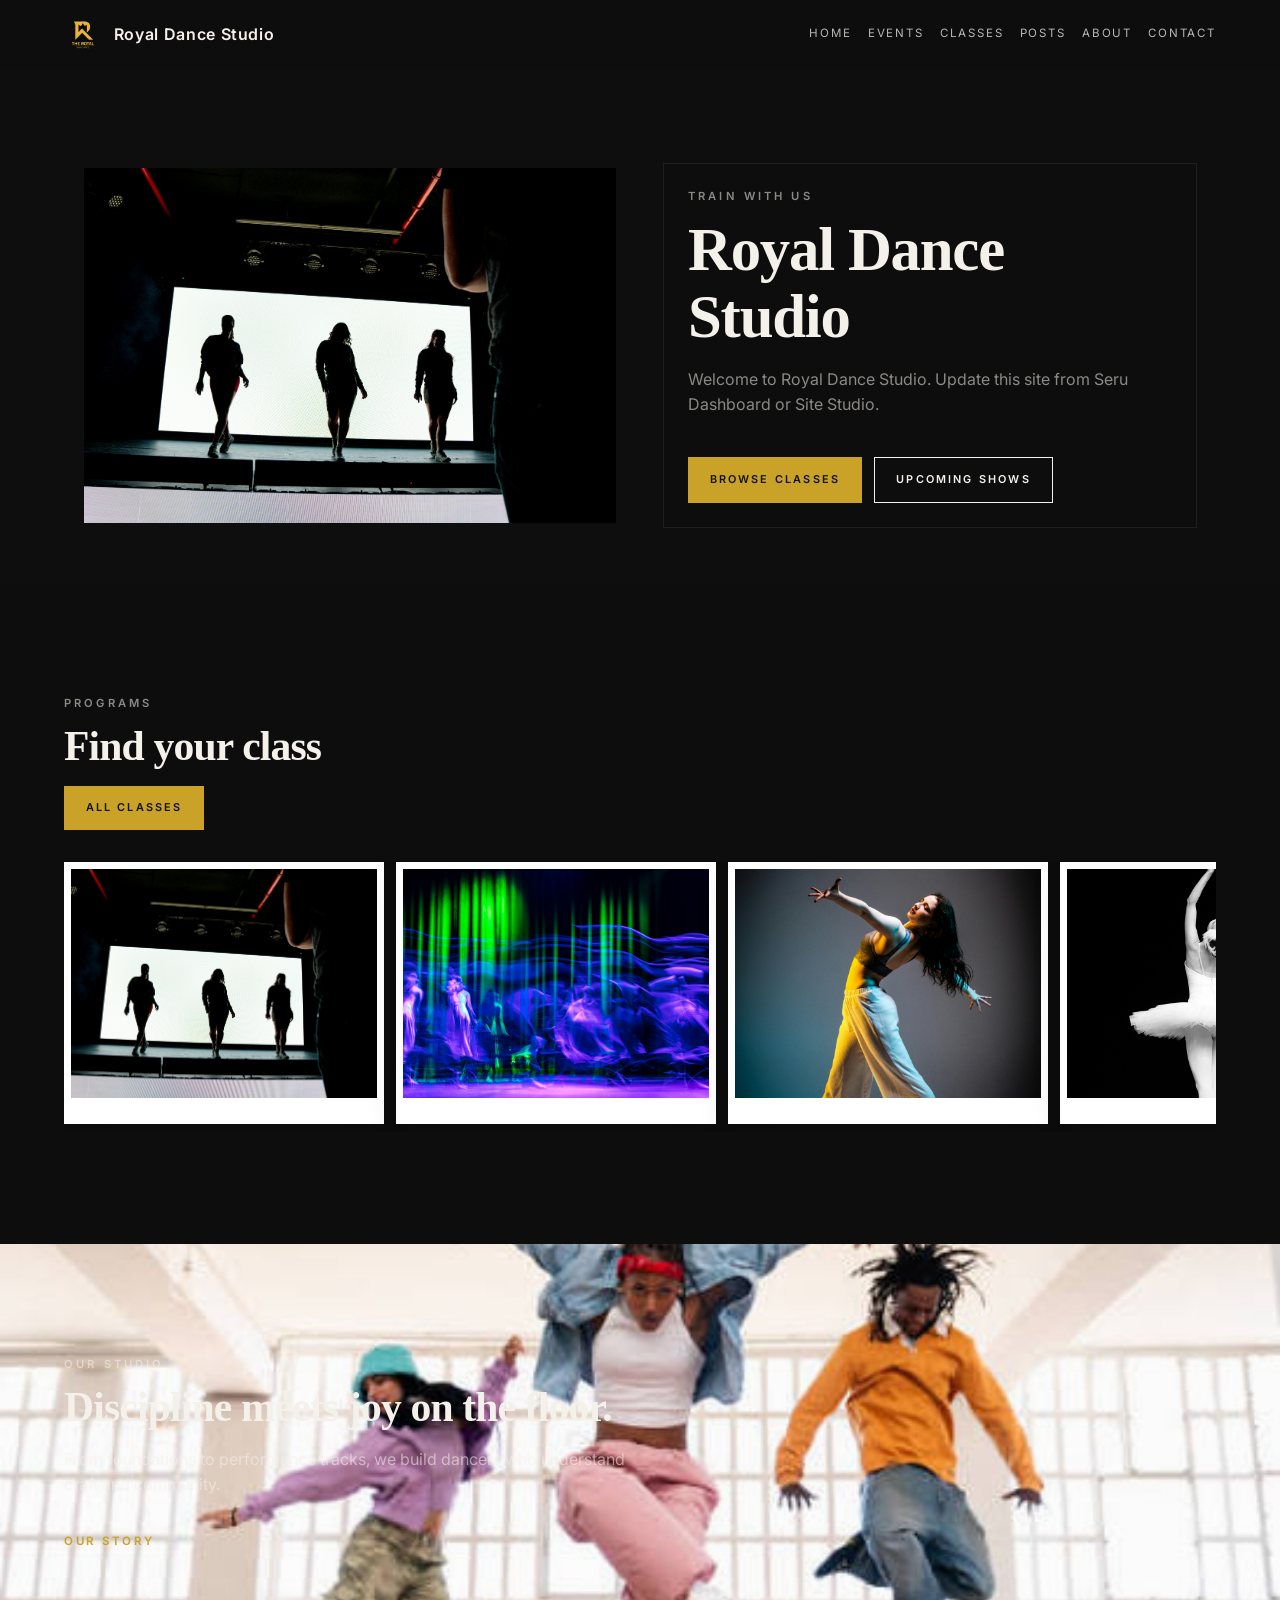
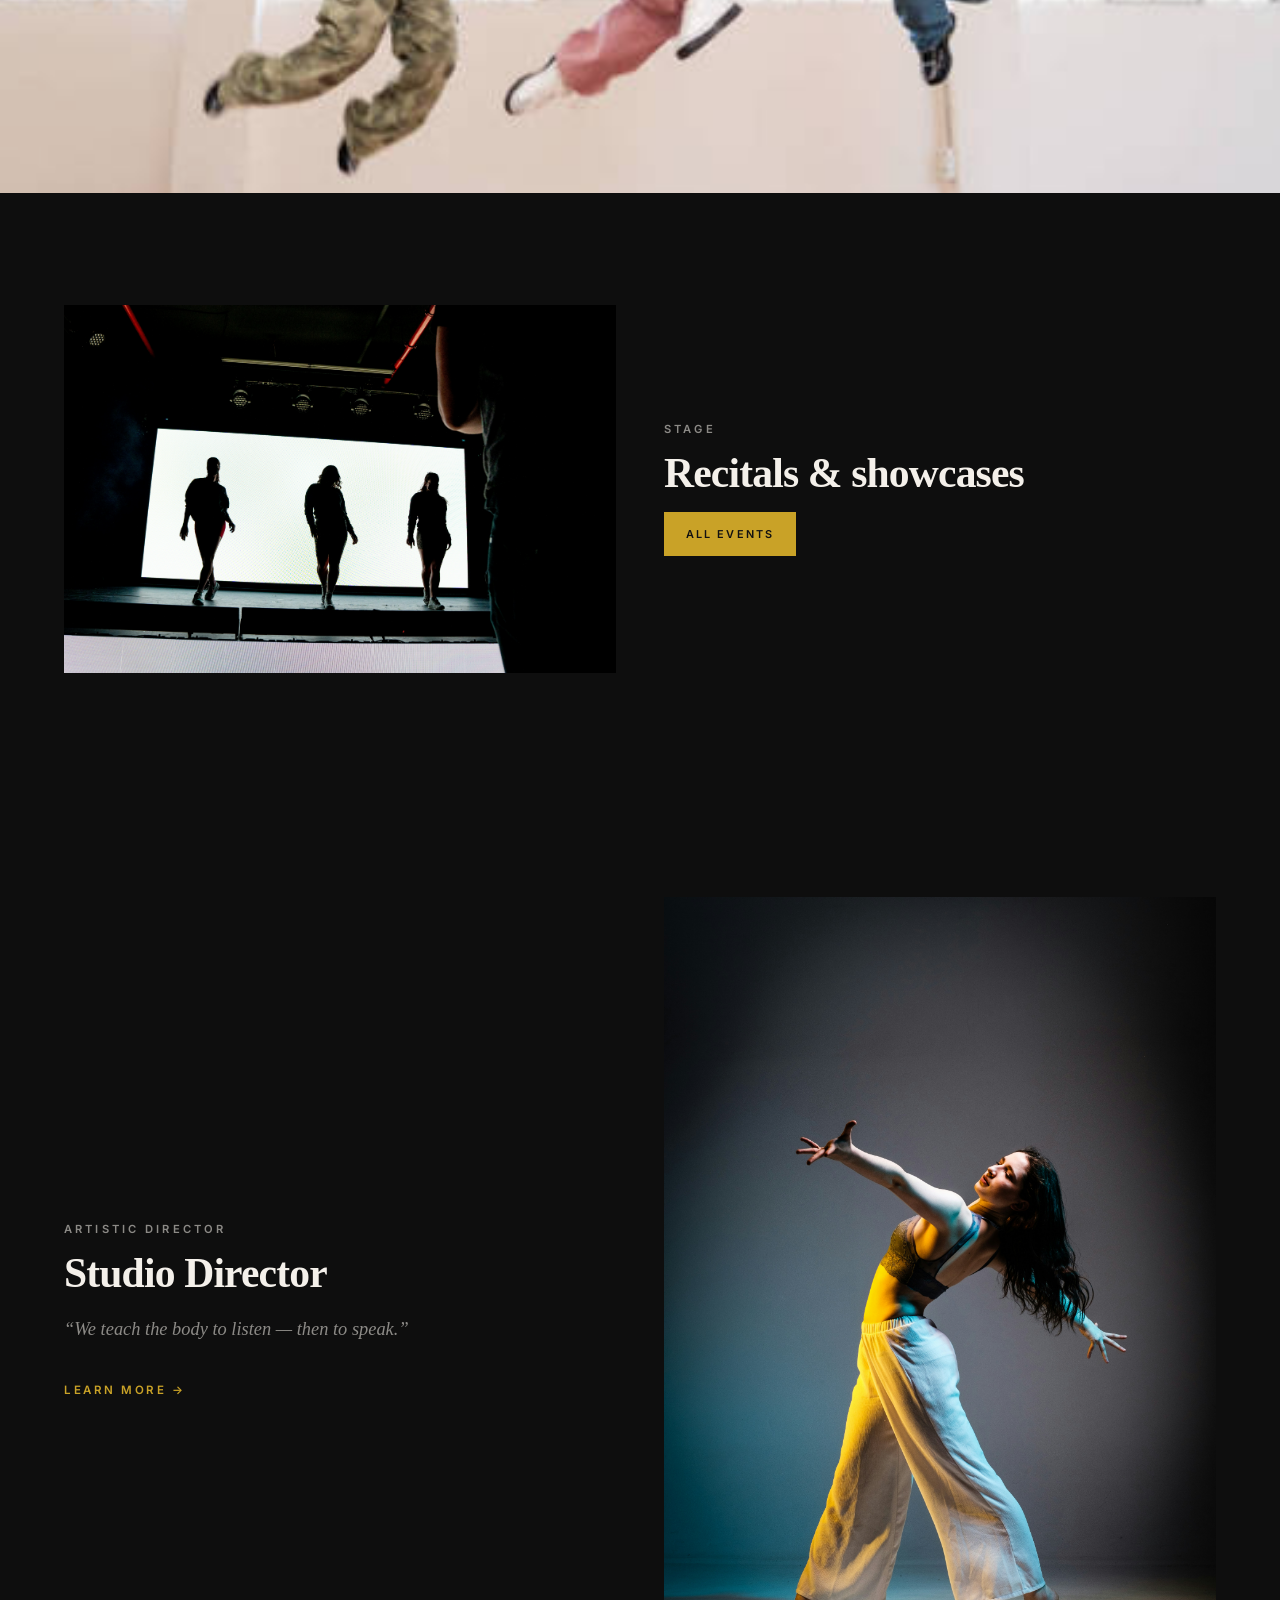
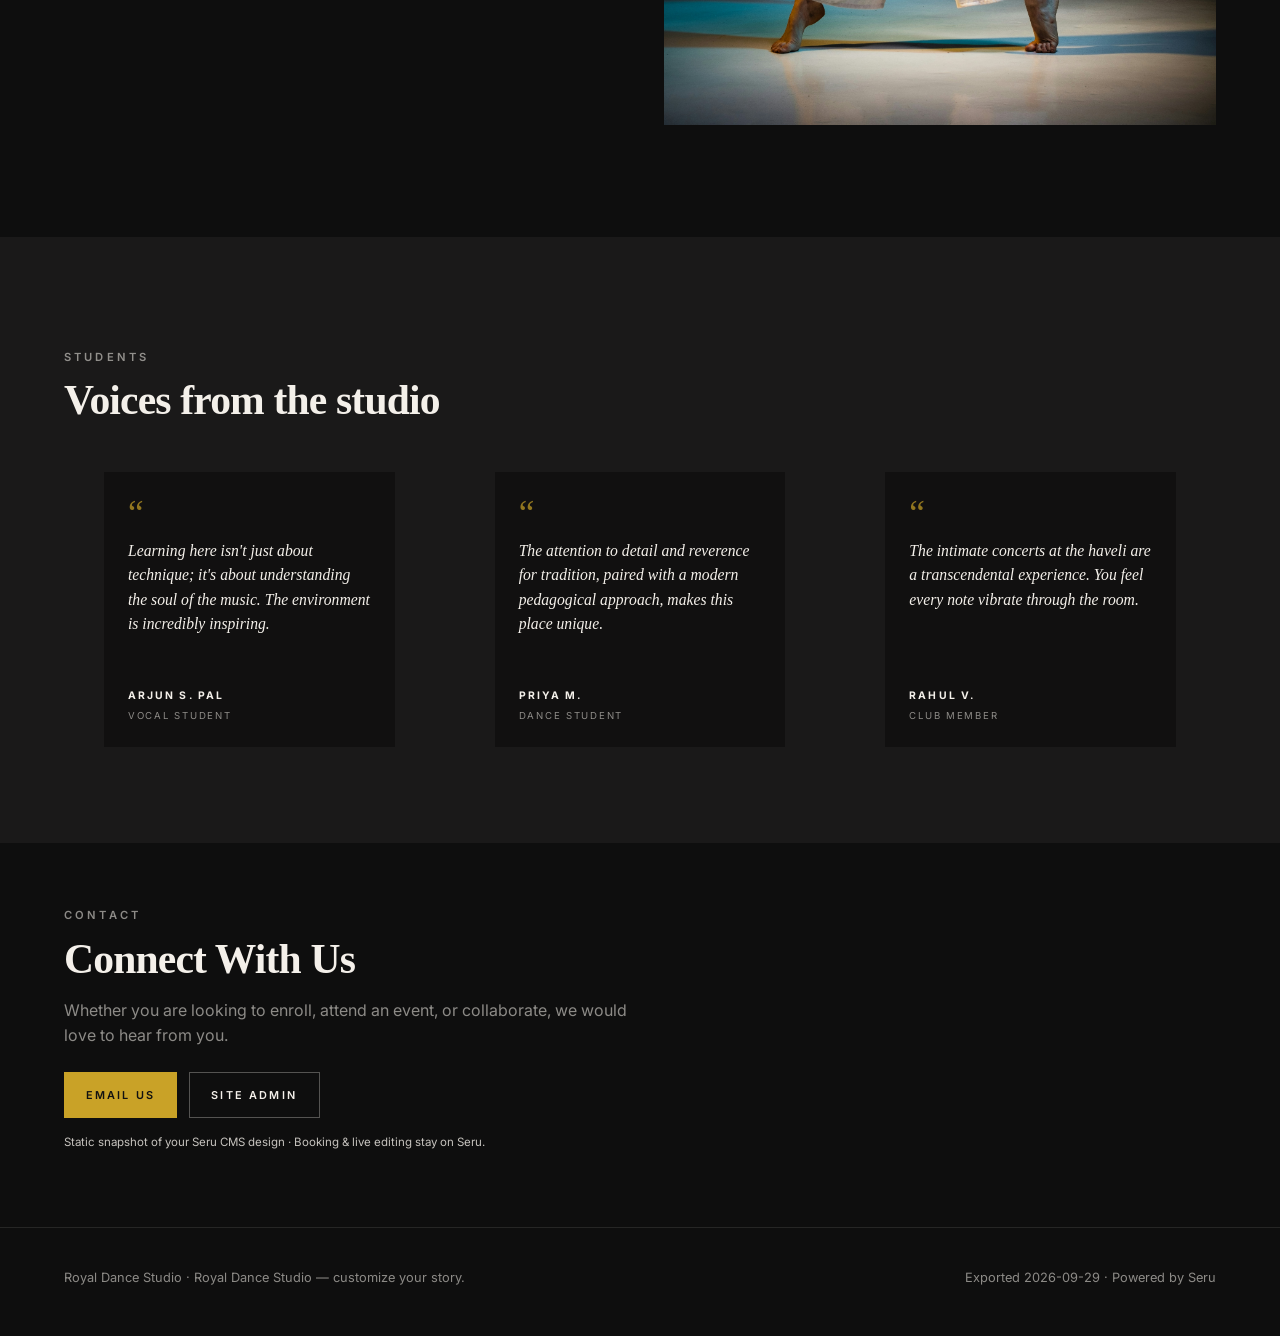
==== commit e72e3c06: "chore: export royal-dance-studio site snapshot (2026-09-29)" ====
--- a/index.html
+++ b/index.html
@@ -7,7 +7,7 @@
   <meta name="description" content="Royal Dance Studio — customize your story." />
   <meta name="generator" content="Seru GitHub Export" />
   <meta name="seru:slug" content="royal-dance-studio" />
-  <meta name="seru:exported" content="2026-09-29T09:42:13.372Z" />
+  <meta name="seru:exported" content="2026-09-29T09:43:15.702Z" />
   <link rel="icon" href="./media/1790658143050-32eht2-af9474b8.png" />
   <link rel="preconnect" href="https://fonts.googleapis.com" />
   <link rel="preconnect" href="https://fonts.gstatic.com" crossorigin />
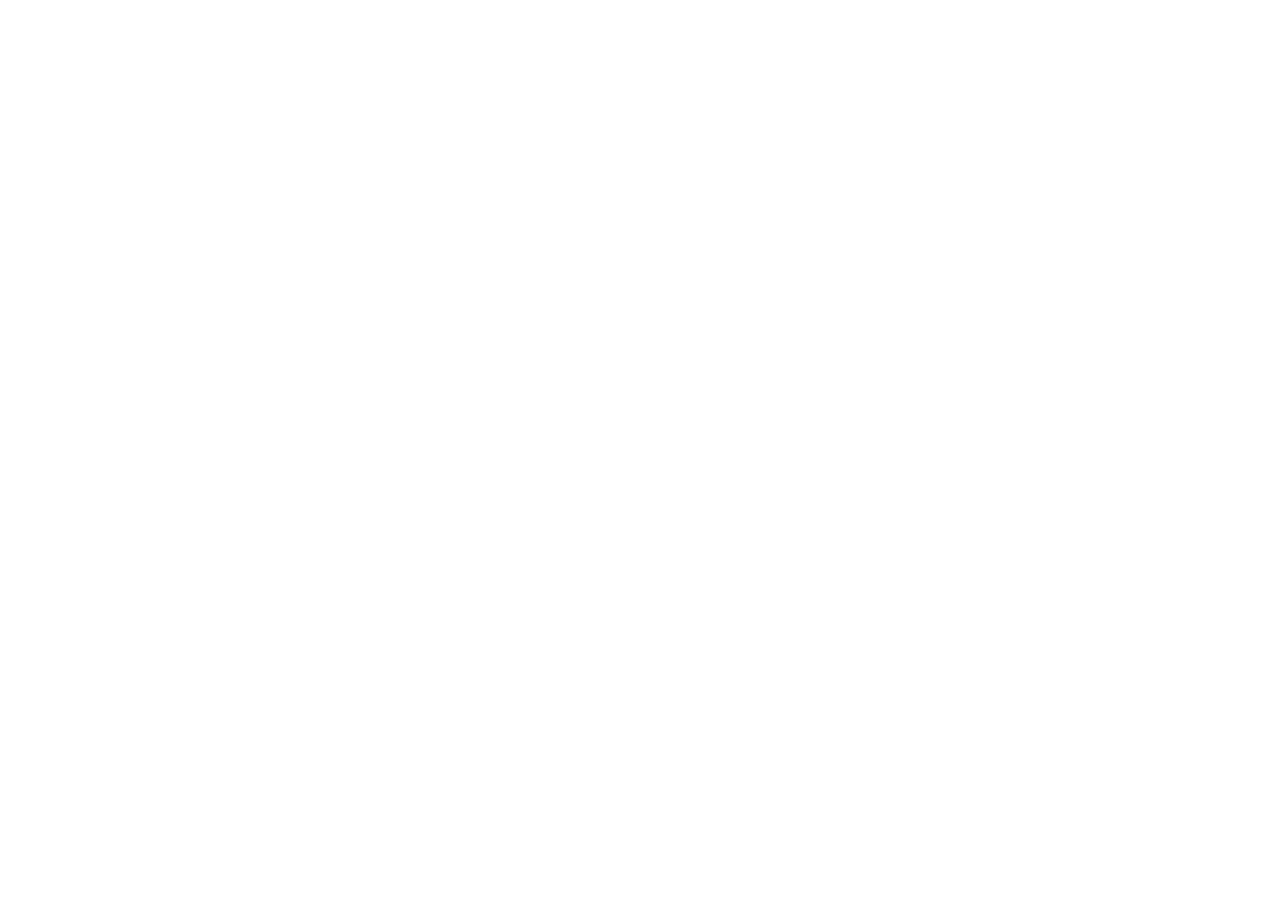
==== commit 0f050c3e: "chore: export royal-dance-studio CMS snapshot (2026-09-29)" ====
--- a/index.html
+++ b/index.html
@@ -1,294 +1,27 @@
 <!DOCTYPE html>
 <html lang="en">
-<head>
-  <meta charset="UTF-8" />
-  <meta name="viewport" content="width=device-width, initial-scale=1" />
-  <title>Royal Dance Studio</title>
-  <meta name="description" content="Royal Dance Studio — customize your story." />
-  <meta name="generator" content="Seru GitHub Export" />
-  <meta name="seru:slug" content="royal-dance-studio" />
-  <meta name="seru:exported" content="2026-09-29T09:43:15.702Z" />
-  <link rel="icon" href="./media/1790658143050-32eht2-af9474b8.png" />
-  <link rel="preconnect" href="https://fonts.googleapis.com" />
-  <link rel="preconnect" href="https://fonts.gstatic.com" crossorigin />
-  <link href="https://fonts.googleapis.com/css2?family=Inter&family=Roboto+Serif:ital,wght@0,400;0,500;0,600;0,700;1,400&display=swap" rel="stylesheet" />
-  <style>
-    :root {
-      --bg: #ffffff; --fg: #303030; --primary: #406cd4; --accent: #d6a800;
-      --font-sans: "Inter", system-ui, sans-serif;
-      --font-serif: "Roboto Serif", Georgia, serif;
-      --header-bg:#406cd4;--header-fg:#ffffff;--footer-bg:#406cd4;--footer-fg:#ffffff;
-    }
-    
-    :root {
-      --bg: #0e0e0e; --fg: #f4f0ea; --primary: #c9a227; --accent: #e8d5a3;
-      --muted: color-mix(in srgb, var(--fg) 55%, transparent);
-      --header-bg: color-mix(in srgb, var(--bg) 92%, transparent);
-      --header-fg: var(--fg);
-      --footer-bg: var(--bg); --footer-fg: var(--muted);
-      --font-sans: Inter, system-ui, sans-serif;
-      --font-serif: "Cormorant Garamond", Georgia, serif;
-    }
-    * { box-sizing: border-box; }
-    html { scroll-behavior: smooth; }
-    body {
-      margin: 0; background: var(--bg); color: var(--fg);
-      font-family: var(--font-sans); line-height: 1.55;
-    }
-    a { color: inherit; text-decoration: none; }
-    img { max-width: 100%; display: block; }
-    .wrap { width: min(72rem, calc(100% - 2.5rem)); margin-inline: auto; }
-    header.nav {
-      position: sticky; top: 0; z-index: 40;
-      background: var(--header-bg); color: var(--header-fg);
-      backdrop-filter: blur(10px);
-    }
-    .nav-inner {
-      display: flex; align-items: center; justify-content: space-between;
-      gap: 1rem; padding: 1rem 0; width: min(72rem, calc(100% - 2.5rem)); margin-inline: auto;
-    }
-    .brand { display: flex; align-items: center; gap: 0.75rem; font-weight: 600; letter-spacing: 0.04em; }
-    .brand img { height: 2.25rem; width: auto; object-fit: contain; }
-    .nav-links {
-      display: flex; flex-wrap: wrap; gap: 1rem; font-size: 0.72rem;
-      text-transform: uppercase; letter-spacing: 0.16em; opacity: 0.75;
-    }
-    .nav-links a:hover { opacity: 1; }
-    .sec { position: relative; overflow: hidden; padding: 3.5rem 0; display: flex; flex-direction: column; }
-    .sec.hero { padding: 0; }
-    .sec-body { position: relative; z-index: 2; width: 100%; padding: 3.5rem 0; }
-    .hero .sec-body { padding: 0; width: min(72rem, calc(100% - 2.5rem)); margin-inline: auto; }
-    .sec-bg-img {
-      position: absolute; inset: 0; width: 100%; height: 100%;
-      object-fit: cover; z-index: 0; pointer-events: none;
-    }
-    .sec-pattern, .sec-overlay {
-      position: absolute; inset: 0; z-index: 1; pointer-events: none;
-    }
-    .sec-overlay { background: var(--bg); }
-    .eyebrow {
-      font-size: 0.7rem; letter-spacing: 0.28em; text-transform: uppercase;
-      color: var(--muted); font-weight: 600; margin: 0 0 0.75rem;
-    }
-    h1, h2 {
-      font-family: var(--font-serif); font-weight: 600; line-height: 1.1;
-      margin: 0 0 1rem; letter-spacing: -0.02em;
-    }
-    h2 { font-size: clamp(1.8rem, 4vw, 2.6rem); max-width: 40rem; }
-    .lede { color: var(--muted); max-width: 36rem; margin: 0 0 1rem; }
-    .quote-line {
-      font-family: var(--font-serif); font-style: italic; font-size: 1.15rem;
-      color: var(--muted); max-width: 36rem;
-    }
-    .cta-row { display: flex; flex-wrap: wrap; gap: 0.75rem; margin-top: 1.5rem; }
-    .btn {
-      display: inline-flex; align-items: center; justify-content: center;
-      padding: 0.85rem 1.35rem; font-size: 0.68rem; font-weight: 600;
-      letter-spacing: 0.2em; text-transform: uppercase;
-    }
-    .btn-primary { background: var(--primary); color: #111; }
-    .btn-ghost { border: 1px solid color-mix(in srgb, var(--fg) 30%, transparent); }
-    .btn-link {
-      margin-top: 1.25rem; padding: 0; letter-spacing: 0.22em;
-      color: var(--primary); font-size: 0.72rem; font-weight: 600;
-      text-transform: uppercase;
-    }
-    .placed {
-      display: grid; gap: 2rem; align-items: center;
-      width: min(72rem, calc(100% - 2.5rem)); margin-inline: auto;
-    }
-    @media (min-width: 860px) {
-      .placed.half-left, .placed.half-right { grid-template-columns: 1fr 1fr; gap: 3rem; }
-      .placed.sides { grid-template-columns: 1fr 1.2fr 1fr; }
-    }
-    .placed-media { overflow: hidden; background: color-mix(in srgb, var(--fg) 6%, var(--bg)); min-height: 16rem; }
-    .placed-img { width: 100%; height: 100%; min-height: 18rem; object-fit: cover; }
-    .placed.window .window-frame { padding: 0.75rem; background: color-mix(in srgb, var(--fg) 8%, var(--bg)); }
-    .gal-wrap { margin-top: 2rem; width: 100%; }
-    .gal-sm { max-width: 28rem; } .gal-md { max-width: 42rem; }
-    .gal-lg { max-width: 56rem; } .gal-full { max-width: none; }
-    .gal-left { margin-right: auto; } .gal-right { margin-left: auto; } .gal-center { margin-inline: auto; }
-    .gal-grid2 { display: grid; grid-template-columns: 1fr 1fr; gap: 0.75rem; }
-    .gal-masonry { columns: 2; gap: 0.75rem; }
-    @media (min-width: 720px) { .gal-masonry { columns: 3; } }
-    .gal-masonry .gal-item { break-inside: avoid; margin-bottom: 0.75rem; }
-    .gal-strip {
-      display: flex; gap: 0.75rem; overflow-x: auto; padding-bottom: 0.5rem;
-      scroll-snap-type: x mandatory;
-    }
-    .gal-strip-item { flex: 0 0 min(70vw, 20rem); scroll-snap-align: start; }
-    .gal-split { display: grid; gap: 0.75rem; }
-    @media (min-width: 720px) { .gal-split { grid-template-columns: 1fr 1fr; } }
-    .gal-tall .placed-img, .gal-tall img { min-height: 22rem; }
-    .gal-item { margin: 0; overflow: hidden; background: color-mix(in srgb, var(--fg) 6%, var(--bg)); }
-    .gal-item img { width: 100%; height: 100%; aspect-ratio: 4/3; object-fit: cover; }
-    .gal-item figcaption {
-      font-size: 0.7rem; padding: 0.4rem 0.2rem; color: var(--muted);
-    }
-    .frm-thin { box-shadow: 0 0 0 1px color-mix(in srgb, var(--fg) 15%, transparent); }
-    .frm-thick { box-shadow: 0 0 0 2px color-mix(in srgb, var(--fg) 25%, transparent); }
-    .frm-inset { padding: 0.4rem; background: var(--bg); box-shadow: 0 0 0 1px color-mix(in srgb, var(--fg) 10%, transparent); }
-    .frm-polaroid { background: #fff; padding: 0.45rem 0.45rem 1.6rem; box-shadow: 0 10px 28px rgba(0,0,0,0.12); }
-    .quotes {
-      display: grid; gap: 1.25rem; margin-top: 2rem;
-    }
-    @media (min-width: 720px) { .quotes { grid-template-columns: repeat(3, 1fr); } }
-    .quote {
-      padding: 1.5rem; background: color-mix(in srgb, var(--bg) 70%, transparent);
-      display: flex; flex-direction: column; min-height: 100%;
-    }
-    .quote .mark {
-      font-family: var(--font-serif); font-size: 2.2rem; line-height: 1;
-      color: color-mix(in srgb, var(--primary) 70%, transparent); margin-bottom: 0.5rem;
-    }
-    .quote blockquote {
-      margin: 0; flex: 1; font-family: var(--font-serif); font-style: italic;
-      font-size: 0.98rem; line-height: 1.55;
-    }
-    .quote figcaption { margin-top: 1.25rem; }
-    .quote figcaption strong {
-      display: block; font-size: 0.65rem; letter-spacing: 0.2em; text-transform: uppercase;
-    }
-    .quote figcaption span {
-      display: block; margin-top: 0.25rem; font-size: 0.6rem;
-      letter-spacing: 0.18em; text-transform: uppercase; color: var(--muted);
-    }
-    footer.site-footer {
-      padding: 2.5rem 0 3rem; background: var(--footer-bg); color: var(--footer-fg);
-      border-top: 1px solid color-mix(in srgb, var(--fg) 10%, transparent);
-      font-size: 0.8rem;
-    }
-    footer .row {
-      display: flex; flex-wrap: wrap; justify-content: space-between; gap: 1rem;
-      width: min(72rem, calc(100% - 2.5rem)); margin-inline: auto;
-    }
-    .note { margin-top: 1rem; font-size: 0.72rem; opacity: 0.8; }
-    .deco-stamp, .deco-ambient {
-      position: fixed; z-index: 5; pointer-events: none; width: min(28vw, 11rem); height: auto;
-    }
-    .deco-top-left { top: 5rem; left: 1rem; }
-    .deco-top-right { top: 5rem; right: 1rem; }
-    .deco-bottom-left { bottom: 1.5rem; left: 1rem; }
-    .deco-bottom-right { bottom: 1.5rem; right: 1rem; }
-    .deco-center { top: 40%; left: 50%; transform: translate(-50%, -50%); }
-    .deco-texture {
-      position: fixed; inset: 0; z-index: 1; pointer-events: none; opacity: 0.06;
-    }
-    .deco-tex-grain, .deco-tex-paper {
-      background-image: radial-gradient(circle at 1px 1px, currentColor 0.6px, transparent 0.7px);
-      background-size: 4px 4px;
-    }
-    .deco-tex-linen {
-      background-image: repeating-linear-gradient(0deg, currentColor 0 1px, transparent 1px 4px);
-    }
-    .deco-tex-grid {
-      background-image: linear-gradient(currentColor 1px, transparent 1px), linear-gradient(90deg, currentColor 1px, transparent 1px);
-      background-size: 24px 24px;
-    }
-    .deco-tex-dots {
-      background-image: radial-gradient(circle at 1px 1px, currentColor 1px, transparent 0);
-      background-size: 14px 14px;
-    }
-    #contact { padding: 4rem 0; }
-  
-  </style>
-</head>
-<body>
-  
-  <header class="nav">
-    <div class="nav-inner">
-      <a class="brand" href="#top">
-        <img src="./media/1790658143050-32eht2-af9474b8.png" alt="" />
-        <span>Royal Dance Studio</span>
-      </a>
-      <nav class="nav-links" aria-label="Primary">
-        <a href="#top">Home</a><a href="#events">Events</a><a href="#classes">Classes</a><a href="#posts">Posts</a><a href="#about">About</a><a href="#contact">Contact</a>
-      </nav>
-    </div>
-  </header>
-
-  <main id="top">
-    <section class="sec hero" id="hero" style="position:relative;padding:6rem 1.5rem 3.5rem;display:flex;flex-direction:column;justify-content:center;">
-    
-    <div class="sec-body"><div class="placed half-left"><div class="placed-media"><img class="placed-img" src="./media/1790661520165-0m6vu2-8fb3588e.jpg" alt="" style="object-fit:cover;object-position:center;opacity:1" /></div><div class="placed-copy"><div class="hero-panel" style="max-width:36rem;display:flex;flex-direction:column;margin-right:auto;text-align:left;align-items:flex-start;padding:1.5rem;background:color-mix(in srgb, var(--bg) 92%, transparent);backdrop-filter:blur(10px);box-shadow:0 0 0 1px color-mix(in srgb, var(--fg) 8%, transparent);">
-    <p class="eyebrow" style="">Train with us</p>
-    <h1 style="font-size:clamp(2.2rem,6vw,3.8rem);">Royal Dance Studio</h1>
-    <p class="lede" style="">Welcome to Royal Dance Studio. Update this site from Seru Dashboard or Site Studio.</p>
-    <div class="cta-row">
-      <a class="btn btn-primary" href="/classes" style="">Browse classes</a>
-      <a class="btn btn-ghost" href="/events" style="background:transparent;color:var(--fg);border:1px solid var(--fg)">Upcoming shows</a>
-    </div>
-  </div></div></div></div>
-  </section>
-<section class="sec" id="classes" style="min-height:45vh;position:relative;">
-    <div class="sec-pattern" style="background-image:radial-gradient(circle at 25% 25%, currentColor 0.6px, transparent 0.7px), radial-gradient(circle at 75% 75%, currentColor 0.6px, transparent 0.7px);background-size:16px 16px;color:#878787;opacity:0.12"></div>
-<div class="sec-overlay" style="opacity:0.4"></div>
-    <div class="sec-body"><div class="wrap"><p class="eyebrow">Programs</p>
-        <h2>Find your class</h2>
-        <a class="btn btn-primary" href="#classes">All classes</a><div class="gal-wrap gal-full gal-center"><div class="gal-strip"><figure class="gal-item frm-polaroid gal-strip-item"><img src="./media/1790658579019-x0lmk7-f9a0520c.jpg" alt="cameron-gibson-unvGTVX7moQ-unsplash" loading="lazy" /></figure><figure class="gal-item frm-polaroid gal-strip-item"><img src="./media/1790658579048-m5s4hr-737be3d7.jpg" alt="hulki-okan-tabak-t0WFxtrUgSc-unsplash" loading="lazy" /></figure><figure class="gal-item frm-polaroid gal-strip-item"><img src="./media/1790658579058-njitye-8fee3c1e.jpg" alt="morgan-petroski-LsMxdW1zWEQ-unsplash" loading="lazy" /></figure><figure class="gal-item frm-polaroid gal-strip-item"><img src="./media/1790658579039-pb252k-bac380f5.jpg" alt="gang-hao-zCZzSK5yX5A-unsplash" loading="lazy" /></figure></div></div></div></div>
-  </section>
-<section class="sec" id="about" style="min-height:61vh;position:relative;">
-    <img class="sec-bg-img" src="./media/1790661868776-24vpgz-1e7d611b.jpeg" alt="" style="object-fit:cover;object-position:center;opacity:1" />
-<div class="sec-overlay" style="opacity:0.01"></div>
-    <div class="sec-body"><div class="wrap"><p class="eyebrow">Our studio</p>
-        <h2>Discipline meets joy on the floor.</h2>
-        <p class="lede">From foundations to performance tracks, we build dancers who understand craft and community.</p>
-        <a class="btn btn-link" href="#about">Our story</a></div></div>
-  </section>
-<section class="sec" id="events" style="position:relative;">
-    
-    <div class="sec-body"><div class="placed half-left"><div class="placed-media"><img class="placed-img" src="./media/1790658649667-kj55yi-45879e47.jpg" alt="" style="object-fit:cover;object-position:left;opacity:1" /></div><div class="placed-copy"><p class="eyebrow">Stage</p>
-        <h2>Recitals &amp; showcases</h2>
-        <a class="btn btn-primary" href="#events">All events</a></div></div></div>
-  </section>
-<section class="sec" id="founder" style="position:relative;">
-    
-    <div class="sec-body"><div class="placed half-right"><div class="placed-copy"><div>
-        <p class="eyebrow">Artistic director</p>
-        <h2>Studio Director</h2>
-        <p class="quote-line">“We teach the body to listen — then to speak.”</p>
-        <a class="btn btn-link" href="#about">Learn more →</a>
-      </div></div><div class="placed-media"><img class="placed-img" src="./media/1790658746741-x6eya8-33b917d5.jpg" alt="" style="object-fit:cover;object-position:center;opacity:1" /></div></div></div>
-  </section>
-<section class="sec" id="community" style="position:relative;background:color-mix(in srgb, var(--fg) 5%, var(--bg));">
-    
-    <div class="sec-body"><div class="wrap"><p class="eyebrow">Students</p>
-        <h2>Voices from the studio</h2>
-        <div class="quotes"><figure class="quote">
-                <span class="mark" aria-hidden>“</span>
-                <blockquote>Learning here isn't just about technique; it's about understanding the soul of the music. The environment is incredibly inspiring.</blockquote>
-                <figcaption><strong>Arjun S. Pal</strong><span>Vocal Student</span></figcaption>
-              </figure><figure class="quote">
-                <span class="mark" aria-hidden>“</span>
-                <blockquote>The attention to detail and reverence for tradition, paired with a modern pedagogical approach, makes this place unique.</blockquote>
-                <figcaption><strong>Priya M.</strong><span>Dance Student</span></figcaption>
-              </figure><figure class="quote">
-                <span class="mark" aria-hidden>“</span>
-                <blockquote>The intimate concerts at the haveli are a transcendental experience. You feel every note vibrate through the room.</blockquote>
-                <figcaption><strong>Rahul V.</strong><span>Club Member</span></figcaption>
-              </figure></div></div></div>
-  </section>
-
-    <section class="sec" id="contact">
-      <div class="wrap">
-        <p class="eyebrow">Contact</p>
-        <h2>Connect With Us</h2>
-        <p class="lede">Whether you are looking to enroll, attend an event, or collaborate, we would love to hear from you.</p>
-        <div class="cta-row">
-          <a class="btn btn-primary" href="mailto:hello@example.com">Email us</a>
-          
-          <a class="btn btn-ghost" href="http://royal-dance-studio.localhost:5173/admin" rel="noopener">Site admin</a>
-        </div>
-        <p class="note">Static snapshot of your Seru CMS design · Booking &amp; live editing stay on Seru.</p>
-      </div>
-    </section>
-  </main>
-
-  <footer class="site-footer">
-    <div class="row">
-      <div>Royal Dance Studio · Royal Dance Studio — customize your story.</div>
-      <div>Exported 2026-09-29 · Powered by Seru</div>
-    </div>
-  </footer>
-</body>
+  <head>
+    <meta charset="UTF-8" />
+    <meta name="viewport" content="width=device-width, initial-scale=1, viewport-fit=cover" />
+    <title>Site</title>
+    <meta name="description" content="Classes, events, and community." />
+    <link rel="icon" type="image/png" sizes="32x32" href="/seru-royal-dance-studio/favicon-32.png?v=tree" />
+    <link rel="icon" type="image/png" sizes="16x16" href="/seru-royal-dance-studio/favicon-16.png?v=tree" />
+    <link rel="icon" type="image/png" href="/seru-royal-dance-studio/favicon.png?v=tree" />
+    <link rel="apple-touch-icon" sizes="180x180" href="/seru-royal-dance-studio/apple-touch-icon.png?v=tree" />
+    <link rel="preload" as="image" href="/seru-royal-dance-studio/walk-frames/f_0001.webp" fetchpriority="high" />
+    <link rel="preload" as="image" href="/seru-royal-dance-studio/walk-frames/f_0030.webp" fetchpriority="high" />
+    <link rel="preload" as="image" href="/seru-royal-dance-studio/walk-frames/f_0060.webp" fetchpriority="high" />
+    <link rel="preload" as="image" href="/seru-royal-dance-studio/walk-frames/f_0090.webp" fetchpriority="high" />
+    <link rel="preload" as="image" href="/seru-royal-dance-studio/walk-frames/f_0120.webp" fetchpriority="high" />
+    <link rel="preload" as="image" href="/seru-royal-dance-studio/walk-frames/f_0150.webp" fetchpriority="high" />
+    <link rel="preconnect" href="https://fonts.googleapis.com">
+    <link rel="preconnect" href="https://fonts.gstatic.com" crossorigin>
+    <link href="https://fonts.googleapis.com/css2?family=Caveat:wght@500;600;700&family=Cinzel:wght@500;600;700&family=Cormorant+Garamond:ital,wght@0,300;0,400;0,500;0,600;0,700;1,400;1,600&family=DM+Sans:ital,opsz,wght@0,9..40,400;0,9..40,500;0,9..40,600;0,9..40,700;1,9..40,400&family=Dancing+Script:wght@500;600;700&family=Figtree:wght@400;500;600;700&family=Fraunces:opsz,wght@9..144,500;9..144,600;9..144,700&family=Great+Vibes&family=Inter:wght@300;400;500;600;700&family=Lora:ital,wght@0,400;0,500;0,600;0,700;1,400&family=Manrope:wght@400;500;600;700&family=Newsreader:ital,opsz,wght@0,6..72,400;0,6..72,500;0,6..72,600;0,6..72,700;1,6..72,400&family=Noto+Serif+Kannada:wght@300;400;600;700&family=Outfit:wght@400;500;600;700&family=Pacifico&family=Source+Serif+4:opsz,wght@8..60,400;8..60,600;8..60,700&family=Space+Grotesk:wght@400;500;600;700&display=swap" rel="stylesheet">
+    <script type="module" crossorigin src="/seru-royal-dance-studio/assets/index-By2cC0NG.js"></script>
+    <link rel="stylesheet" crossorigin href="/seru-royal-dance-studio/assets/index-ymxU61gr.css">
+  </head>
+  <body>
+    <div id="root"></div>
+  </body>
 </html>
